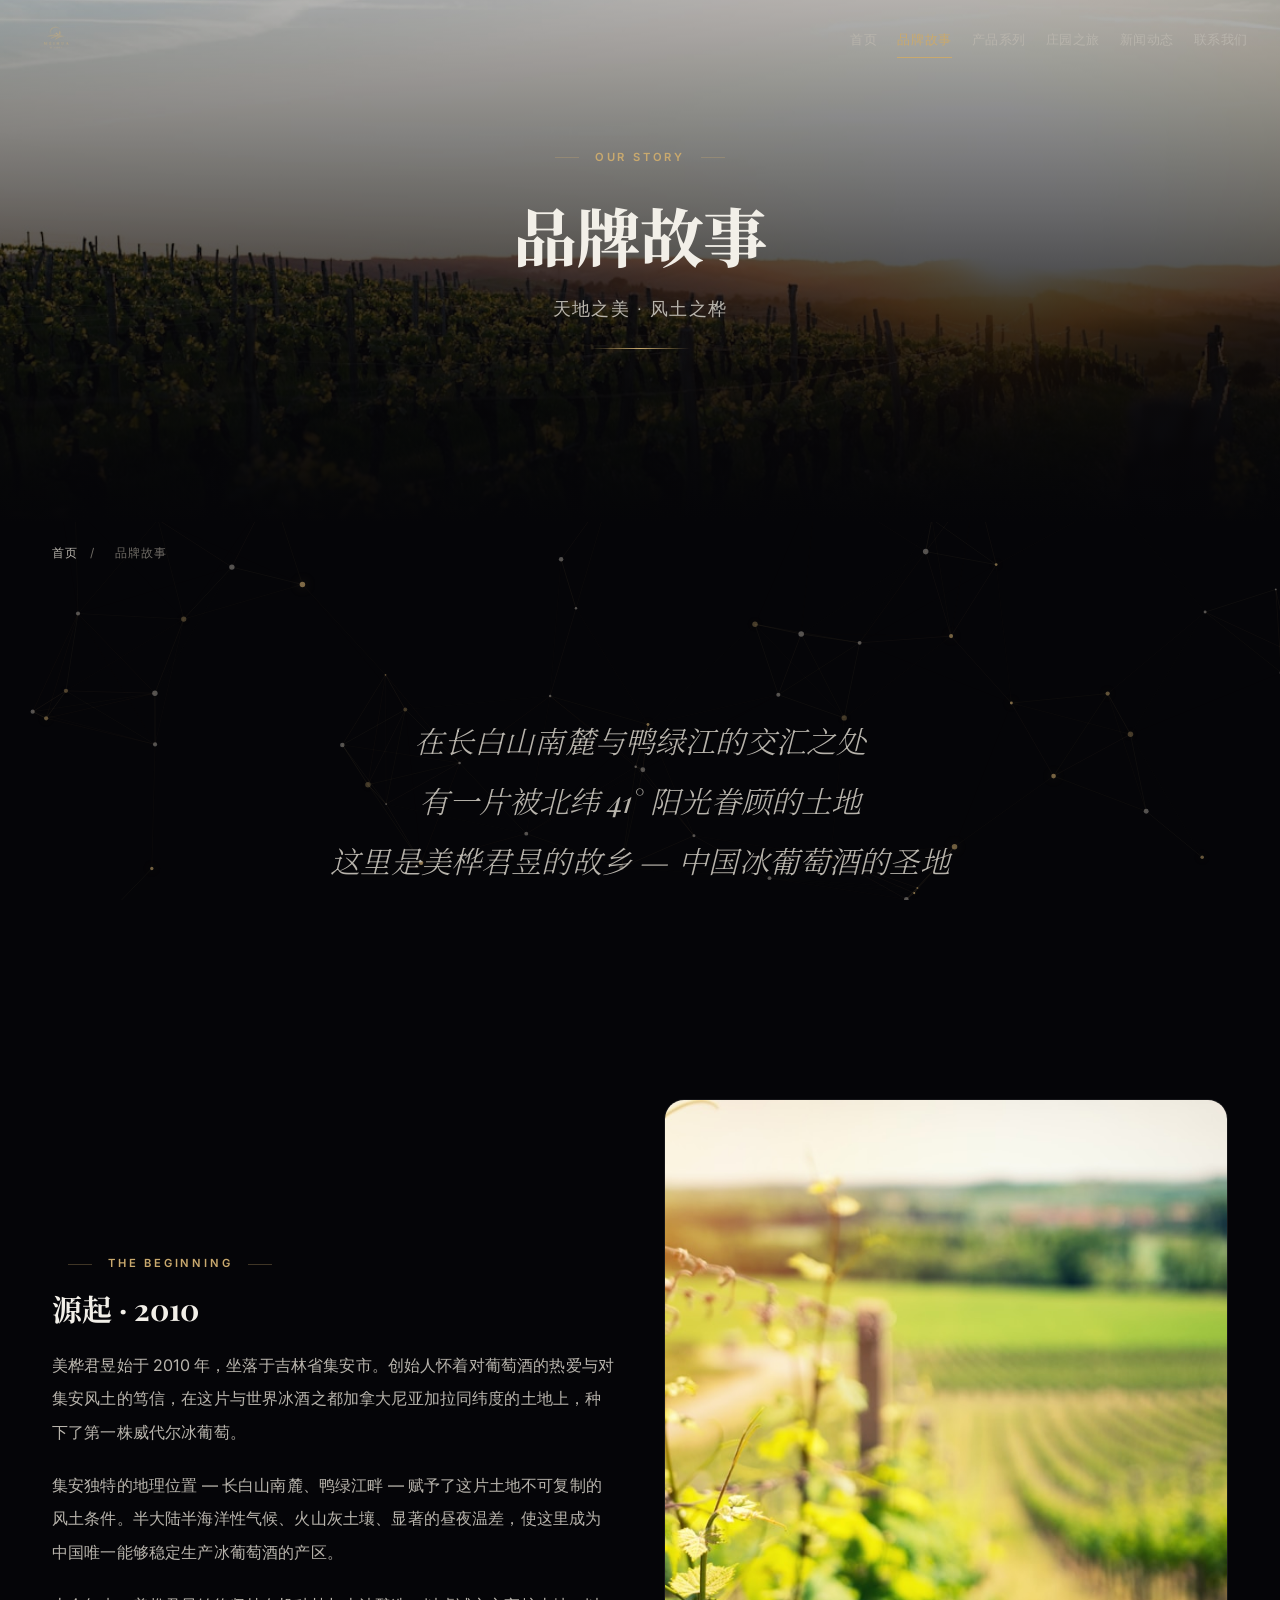
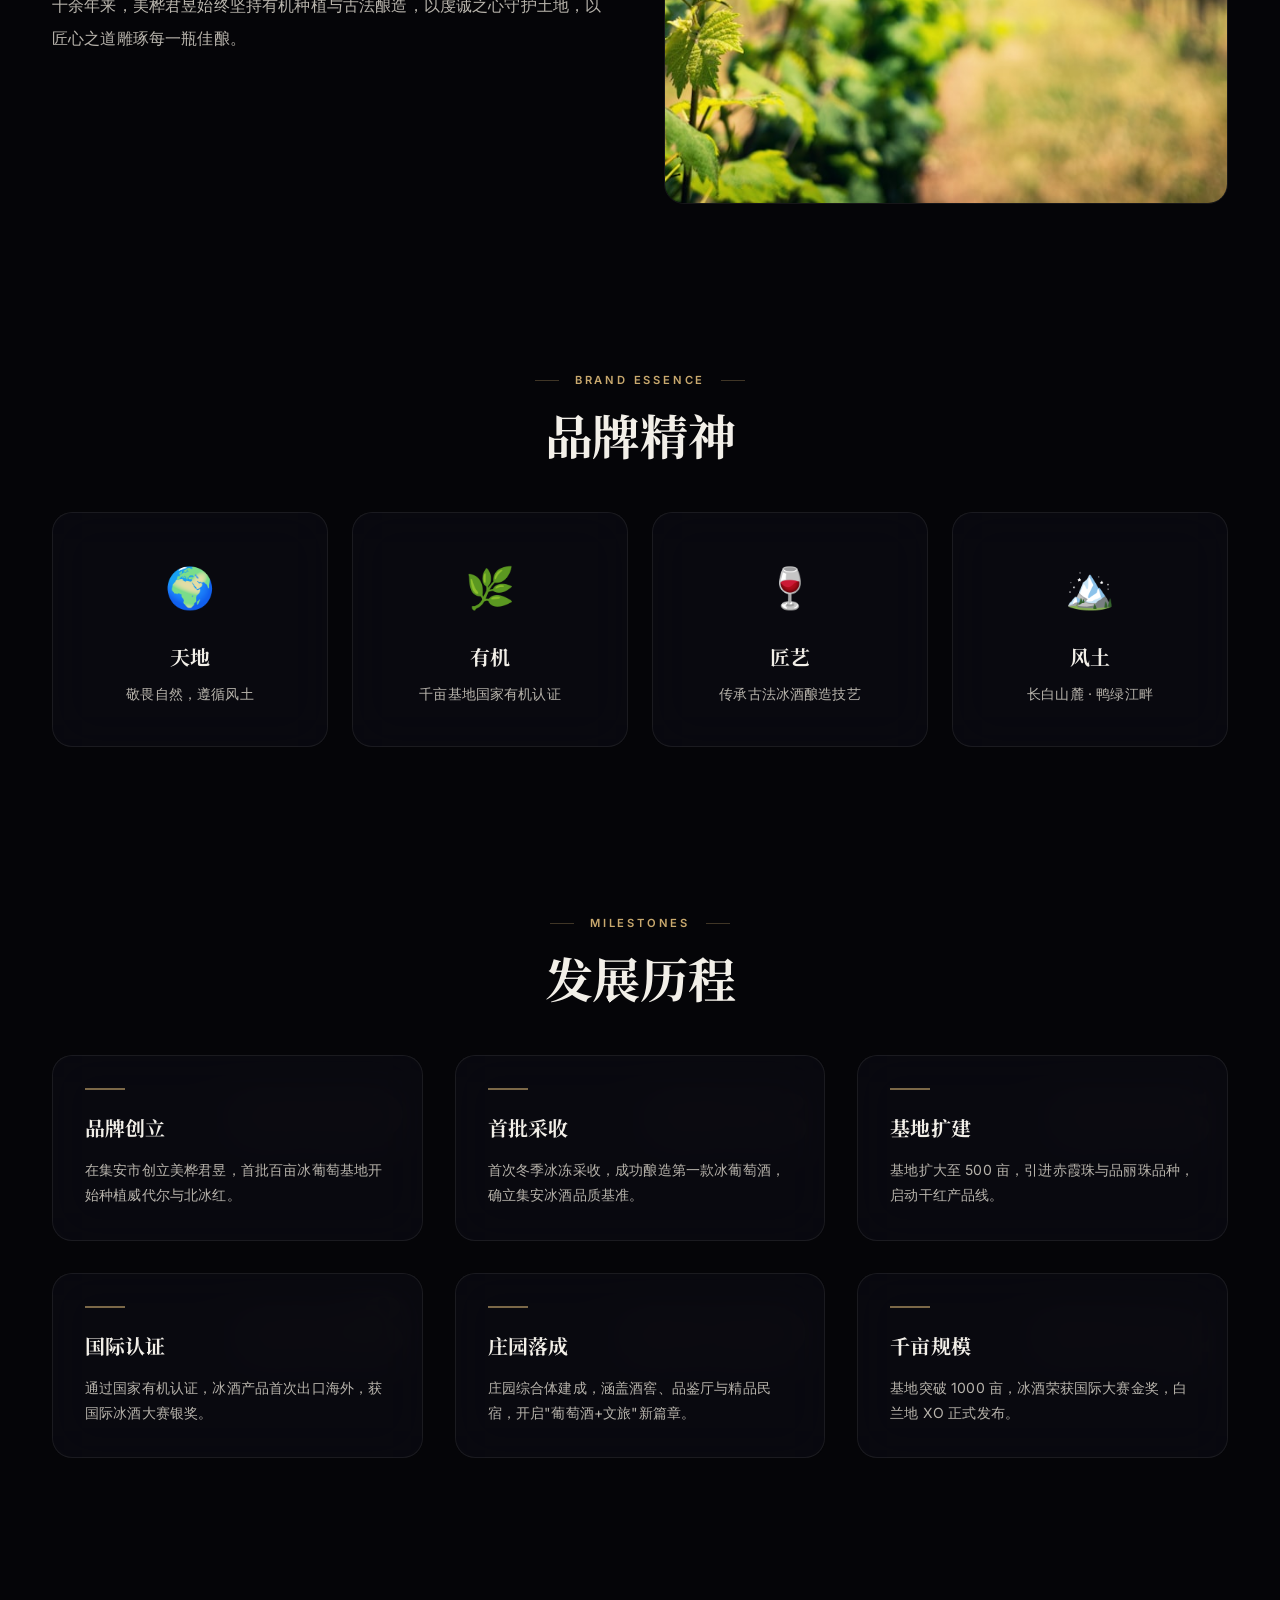
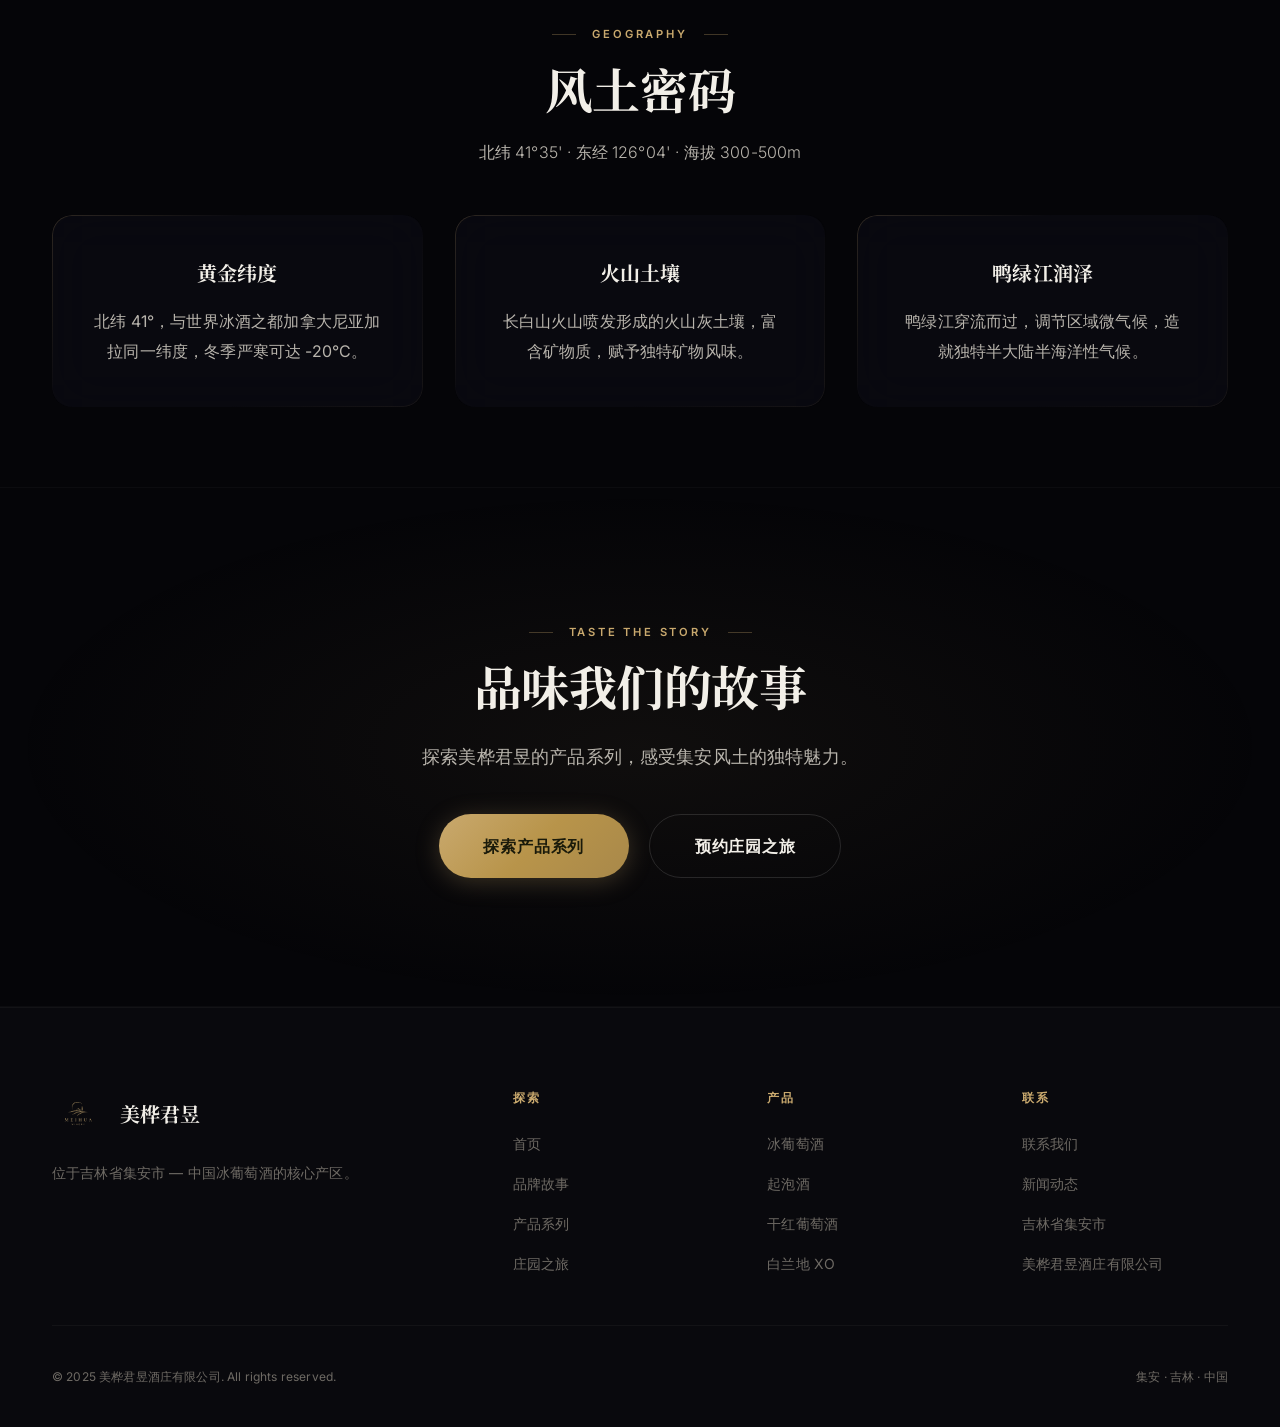
==== 2/about/index.html @ 8db1fc1c "Deploy second wine estate site under /2" ====
<!DOCTYPE html>
<html lang="zh-CN">
<head>
<meta charset="UTF-8">
<meta name="viewport" content="width=device-width, initial-scale=1.0">
<meta name="description" content="美桦君昱品牌故事 — 始于2010年，集安冰酒核心产区，北纬41°的东方顶级冰葡萄酒庄园">
<title>品牌故事 | 美桦君昱</title>
<link href="https://fonts.googleapis.com/css2?family=Cinzel:wght@400;500;600;700&family=Inter:wght@300;400;500;600;700;800;900&family=Noto+Serif+SC:wght@400;500;600;700;900&family=Playfair+Display:ital,wght@0,400;0,500;0,600;0,700;0,800;1,400;1,500&display=swap" rel="stylesheet">
<link rel="stylesheet" href="../css/main.css">
</head>
<body>

<div class="page-transition" aria-hidden="true"></div>

<nav class="nav scrolled" role="navigation">
  <div class="nav-brand">
    <a href="../index.html"><img src="../img/logo-nav.png" alt="美桦君昱" class="nav-logo-img"></a>
    <span class="nav-brand-text latin" style="font-size:0.75rem;color:var(--text-muted);letter-spacing:0.15em;">MEI HUA JUN YU</span>
  </div>
  <ul class="nav-links">
    <li><a href="../index.html">首页</a></li><li><a href="index.html" class="active">品牌故事</a></li>
    <li><a href="../products/index.html">产品系列</a></li><li><a href="../tourism/index.html">庄园之旅</a></li>
    <li><a href="../news/index.html">新闻动态</a></li><li><a href="../contact/index.html">联系我们</a></li>
  </ul>
  <button class="nav-toggle" aria-label="打开菜单"><span></span><span></span><span></span></button>
</nav>
<div class="mobile-nav" aria-hidden="true">
  <button class="mobile-nav-close" aria-label="关闭菜单">&times;</button>
  <a href="../index.html">首页</a><a href="index.html">品牌故事</a><a href="../products/index.html">产品系列</a><a href="../tourism/index.html">庄园之旅</a><a href="../news/index.html">新闻动态</a><a href="../contact/index.html">联系我们</a>
</div>

<section class="page-hero">
  <div class="page-hero-bg"><img src="../img/photos/photo-1543418219-44e30b057fea.jpg" alt="集安风光"></div>
  <div class="page-hero-content">
    <span class="section-label">Our Story</span>
    <h1 class="page-hero-title">品牌故事</h1>
    <p class="page-hero-subtitle">天地之美 · 风土之桦</p>
    <div class="glass-divider" style="margin-top:var(--space-6);"></div>
  </div>
</section>

<div class="container"><div class="breadcrumb"><a href="../index.html">首页</a> <span>/</span> <span>品牌故事</span></div></div>

<section class="section-sm">
  <div class="container container-narrow">
    <div class="quote reveal">在长白山南麓与鸭绿江的交汇之处<br>有一片被北纬 41&deg; 阳光眷顾的土地<br>这里是美桦君昱的故乡 — 中国冰葡萄酒的圣地</div>
  </div>
</section>

<section class="section-sm">
  <div class="container">
    <div class="grid-2">
      <div class="reveal-left">
        <span class="section-label">The Beginning</span>
        <h2 class="heading-lg" style="margin-bottom:var(--space-5);">源起 · 2010</h2>
        <p style="color:var(--text-secondary);line-height:2.1;margin-bottom:1.2rem;">美桦君昱始于 2010 年，坐落于吉林省集安市。创始人怀着对葡萄酒的热爱与对集安风土的笃信，在这片与世界冰酒之都加拿大尼亚加拉同纬度的土地上，种下了第一株威代尔冰葡萄。</p>
        <p style="color:var(--text-secondary);line-height:2.1;margin-bottom:1.2rem;">集安独特的地理位置 — 长白山南麓、鸭绿江畔 — 赋予了这片土地不可复制的风土条件。半大陆半海洋性气候、火山灰土壤、显著的昼夜温差，使这里成为中国唯一能够稳定生产冰葡萄酒的产区。</p>
        <p style="color:var(--text-secondary);line-height:2.1;">十余年来，美桦君昱始终坚持有机种植与古法酿造，以虔诚之心守护土地，以匠心之道雕琢每一瓶佳酿。</p>
      </div>
      <div class="reveal-right">
        <div class="img-card" style="aspect-ratio:4/5;"><img src="../img/photos/photo-1526137630052-dc2c4693f0d5.jpg" alt="美桦君昱庄园"></div>
      </div>
    </div>
  </div>
</section>

<section class="section-sm">
  <div class="container">
    <div class="section-header"><span class="section-label reveal">Brand Essence</span><h2 class="heading-xl reveal">品牌精神</h2></div>
    <div class="grid-4" style="margin-top:var(--space-12);">
      <div class="glass text-center reveal" style="padding:var(--space-10);"><div style="font-size:2.5rem;margin-bottom:var(--space-4);">🌍</div><h4 style="font-family:var(--font-display);font-size:var(--text-xl);margin-bottom:var(--space-2);">天地</h4><p style="color:var(--text-secondary);font-size:var(--text-sm);line-height:1.7;">敬畏自然，遵循风土</p></div>
      <div class="glass text-center reveal reveal-delay-1" style="padding:var(--space-10);"><div style="font-size:2.5rem;margin-bottom:var(--space-4);">🌿</div><h4 style="font-family:var(--font-display);font-size:var(--text-xl);margin-bottom:var(--space-2);">有机</h4><p style="color:var(--text-secondary);font-size:var(--text-sm);line-height:1.7;">千亩基地国家有机认证</p></div>
      <div class="glass text-center reveal reveal-delay-2" style="padding:var(--space-10);"><div style="font-size:2.5rem;margin-bottom:var(--space-4);">🍷</div><h4 style="font-family:var(--font-display);font-size:var(--text-xl);margin-bottom:var(--space-2);">匠艺</h4><p style="color:var(--text-secondary);font-size:var(--text-sm);line-height:1.7;">传承古法冰酒酿造技艺</p></div>
      <div class="glass text-center reveal reveal-delay-3" style="padding:var(--space-10);"><div style="font-size:2.5rem;margin-bottom:var(--space-4);">🏔️</div><h4 style="font-family:var(--font-display);font-size:var(--text-xl);margin-bottom:var(--space-2);">风土</h4><p style="color:var(--text-secondary);font-size:var(--text-sm);line-height:1.7;">长白山麓 · 鸭绿江畔</p></div>
    </div>
  </div>
</section>

<section class="section-sm">
  <div class="container">
    <div class="section-header"><span class="section-label reveal">Milestones</span><h2 class="heading-xl reveal">发展历程</h2></div>
    <div class="history-timeline">
      <div class="history-item reveal"><div class="history-year">2010</div><div class="history-content"><h4>品牌创立</h4><p>在集安市创立美桦君昱，首批百亩冰葡萄基地开始种植威代尔与北冰红。</p></div></div>
      <div class="history-item reveal"><div class="history-year">2013</div><div class="history-content"><h4>首批采收</h4><p>首次冬季冰冻采收，成功酿造第一款冰葡萄酒，确立集安冰酒品质基准。</p></div></div>
      <div class="history-item reveal"><div class="history-year">2015</div><div class="history-content"><h4>基地扩建</h4><p>基地扩大至 500 亩，引进赤霞珠与品丽珠品种，启动干红产品线。</p></div></div>
      <div class="history-item reveal"><div class="history-year">2018</div><div class="history-content"><h4>国际认证</h4><p>通过国家有机认证，冰酒产品首次出口海外，获国际冰酒大赛银奖。</p></div></div>
      <div class="history-item reveal"><div class="history-year">2020</div><div class="history-content"><h4>庄园落成</h4><p>庄园综合体建成，涵盖酒窖、品鉴厅与精品民宿，开启"葡萄酒+文旅"新篇章。</p></div></div>
      <div class="history-item reveal"><div class="history-year">2024</div><div class="history-content"><h4>千亩规模</h4><p>基地突破 1000 亩，冰酒荣获国际大赛金奖，白兰地 XO 正式发布。</p></div></div>
    </div>
  </div>
</section>

<section class="section-sm">
  <div class="container">
    <div class="section-header"><span class="section-label reveal">Geography</span><h2 class="heading-xl reveal">风土密码</h2><p class="reveal reveal-delay-1" style="color:var(--text-secondary);">北纬 41&deg;35' · 东经 126&deg;04' · 海拔 300-500m</p></div>
    <div class="grid-3" style="margin-top:var(--space-12);">
      <div class="glass-border reveal" style="padding:var(--space-10);text-align:center;"><h4 style="font-family:var(--font-display);font-size:var(--text-xl);margin-bottom:var(--space-4);">黄金纬度</h4><p style="color:var(--text-secondary);line-height:1.9;">北纬 41&deg;，与世界冰酒之都加拿大尼亚加拉同一纬度，冬季严寒可达 -20&deg;C。</p></div>
      <div class="glass-border reveal reveal-delay-1" style="padding:var(--space-10);text-align:center;"><h4 style="font-family:var(--font-display);font-size:var(--text-xl);margin-bottom:var(--space-4);">火山土壤</h4><p style="color:var(--text-secondary);line-height:1.9;">长白山火山喷发形成的火山灰土壤，富含矿物质，赋予独特矿物风味。</p></div>
      <div class="glass-border reveal reveal-delay-2" style="padding:var(--space-10);text-align:center;"><h4 style="font-family:var(--font-display);font-size:var(--text-xl);margin-bottom:var(--space-4);">鸭绿江润泽</h4><p style="color:var(--text-secondary);line-height:1.9;">鸭绿江穿流而过，调节区域微气候，造就独特半大陆半海洋性气候。</p></div>
    </div>
  </div>
</section>

<section class="cta-section">
  <div class="cta-content">
    <span class="section-label reveal">Taste the Story</span>
    <h2 class="heading-xl reveal">品味我们的故事</h2>
    <p class="reveal reveal-delay-1">探索美桦君昱的产品系列，感受集安风土的独特魅力。</p>
    <div class="cta-buttons reveal reveal-delay-2">
      <a href="../products/index.html" class="btn btn-primary btn-lg">探索产品系列</a>
      <a href="../tourism/index.html" class="btn btn-glass btn-lg">预约庄园之旅</a>
    </div>
  </div>
</section>

<footer class="footer" role="contentinfo">
  <div class="container">
    <div class="footer-grid">
      <div><div class="footer-brand"><img src="../img/logo-web.png" alt="美桦君昱" class="footer-logo"><span class="footer-brand-name">美桦君昱</span></div><p class="footer-desc">位于吉林省集安市 — 中国冰葡萄酒的核心产区。</p></div>
      <div><h6>探索</h6><ul><li><a href="../index.html">首页</a></li><li><a href="index.html">品牌故事</a></li><li><a href="../products/index.html">产品系列</a></li><li><a href="../tourism/index.html">庄园之旅</a></li></ul></div>
      <div><h6>产品</h6><ul><li><a href="../products/index.html">冰葡萄酒</a></li><li><a href="../products/index.html">起泡酒</a></li><li><a href="../products/index.html">干红葡萄酒</a></li><li><a href="../products/index.html">白兰地 XO</a></li></ul></div>
      <div><h6>联系</h6><ul><li><a href="../contact/index.html">联系我们</a></li><li><a href="../news/index.html">新闻动态</a></li><li><a href="#">吉林省集安市</a></li><li><a href="#">美桦君昱酒庄有限公司</a></li></ul></div>
    </div>
    <div class="footer-bottom"><span>&copy; 2025 美桦君昱酒庄有限公司. All rights reserved.</span><span>集安 · 吉林 · 中国</span></div>
  </div>
</footer>
<button class="back-to-top" aria-label="返回顶部"><svg width="16" height="16" viewBox="0 0 24 24" fill="none" stroke="currentColor" stroke-width="2"><path d="M18 15l-6-6-6 6"/></svg></button>
<script src="../js/main.js"></script>
</body>
</html>
---- 2/css/main.css ----
/* ============================================================
   美桦君昱 MEI HUA JUN YU — Main CSS v6.0
   Refined Liquid Glass Design System
   Enhanced typography, spacing, and visual hierarchy
   ============================================================ */

/* ----- Design Tokens ----- */
:root {
  --bg-deep: #050508;
  --bg-primary: #09090d;
  --bg-secondary: #0e0e16;
  --bg-card: #111118;

  --gold: #c9a96e;
  --gold-light: #dfc390;
  --gold-dark: #a8884a;
  --gold-pale: rgba(201,169,110,0.08);
  --wine: #a8325a;
  --wine-light: #c94a72;
  --wine-dark: #7a1f3d;

  --text-primary: #f2efe8;
  --text-secondary: #b8b4ac;
  --text-muted: #6e6a64;

  --glass-bg: rgba(14, 14, 22, 0.55);
  --glass-border: rgba(255, 255, 255, 0.07);
  --glass-border-hover: rgba(201,169,110,0.25);
  --glass-blur: 24px;

  --font-body: 'Inter', -apple-system, BlinkMacSystemFont, sans-serif;
  --font-display: 'Playfair Display', 'Noto Serif SC', serif;
  --font-latin: 'Cinzel', serif;
  --font-sc: 'Noto Serif SC', serif;

  --nav-height: 76px;

  --text-xs: 0.75rem;
  --text-sm: 0.875rem;
  --text-base: 1rem;
  --text-lg: 1.125rem;
  --text-xl: 1.25rem;
  --text-2xl: 1.5rem;
  --text-3xl: 1.875rem;
  --text-4xl: 2.25rem;
  --text-5xl: 3rem;
  --text-6xl: 4rem;
  --text-7xl: 5rem;
  --text-8xl: 6.5rem;

  --space-1: 0.25rem;
  --space-2: 0.5rem;
  --space-3: 0.75rem;
  --space-4: 1rem;
  --space-5: 1.25rem;
  --space-6: 1.5rem;
  --space-8: 2rem;
  --space-10: 2.5rem;
  --space-12: 3rem;
  --space-16: 4rem;
  --space-20: 5rem;
  --space-24: 6rem;
  --space-32: 8rem;

  --radius-sm: 8px;
  --radius-md: 12px;
  --radius-lg: 20px;
  --radius-xl: 28px;

  --gradient-gold: linear-gradient(135deg, var(--gold) 0%, #b8944a 50%, var(--gold-dark) 100%);
  --gradient-wine: linear-gradient(135deg, var(--wine-light) 0%, var(--wine) 100%);
  --gradient-overlay: radial-gradient(ellipse at center, rgba(201,169,110,0.06) 0%, transparent 70%);
}

/* ----- Reset ----- */
*, *::before, *::after { box-sizing: border-box; margin: 0; padding: 0; }
html { scroll-behavior: smooth; -webkit-font-smoothing: antialiased; -moz-osx-font-smoothing: grayscale; }
body {
  font-family: var(--font-body);
  font-size: var(--text-base);
  line-height: 1.75;
  color: var(--text-primary);
  background: var(--bg-deep);
  overflow-x: hidden;
  min-height: 100vh;
  letter-spacing: 0.01em;
}
img { max-width: 100%; height: auto; display: block; }
a { color: inherit; text-decoration: none; transition: color 0.3s ease, border-color 0.3s ease; }
ul { list-style: none; }

/* ----- Particle & Splash Canvas ----- */
#particle-canvas, #splash-canvas {
  position: fixed; top: 0; left: 0; width: 100%; height: 100%;
  pointer-events: none; z-index: 0;
}
#splash-canvas { mix-blend-mode: screen; z-index: 0; }

/* ----- Page Transition ----- */
.page-transition {
  position: fixed; inset: 0; z-index: 9999;
  background: var(--bg-deep);
  opacity: 0; pointer-events: none;
  transition: opacity 0.5s ease;
}
.page-transition.active { opacity: 1; pointer-events: all; }

/* ============================================================
   NAVIGATION
   ============================================================ */
.nav {
  position: fixed; top: 0; left: 0; right: 0; z-index: 1000;
  display: flex; align-items: center; justify-content: space-between;
  padding: 0 var(--space-8);
  height: var(--nav-height);
  transition: background 0.5s, backdrop-filter 0.5s, box-shadow 0.5s;
}
.nav.scrolled {
  background: rgba(5,5,8,0.78);
  backdrop-filter: blur(20px);
  -webkit-backdrop-filter: blur(20px);
  box-shadow: 0 1px 0 rgba(255,255,255,0.04);
}
.nav-brand { display: flex; align-items: center; gap: var(--space-3); }
.nav-logo-img { height: 48px; width: auto; }
.nav-brand-text { display: none; }
.nav-links { display: flex; gap: var(--space-5); align-items: center; flex-shrink: 0; }
.nav-links a {
  font-size: 0.82rem; font-weight: 500;
  letter-spacing: 0.04em; color: var(--text-secondary);
  position: relative; padding: var(--space-2) 0;
  transition: color 0.3s; white-space: nowrap;
}
.nav-links a::after {
  content: ''; position: absolute; bottom: -3px; left: 0; width: 0; height: 1.5px;
  background: var(--gold); transition: width 0.35s cubic-bezier(0.4, 0, 0.2, 1);
}
.nav-links a:hover, .nav-links a.active { color: var(--gold); }
.nav-links a:hover::after, .nav-links a.active::after { width: 100%; }

.nav-toggle {
  display: none; flex-direction: column; gap: 6px;
  background: none; border: none; cursor: pointer; padding: 4px; z-index: 1001;
}
.nav-toggle span {
  display: block; width: 26px; height: 1.5px;
  background: var(--text-primary); border-radius: 1px;
  transition: transform 0.3s ease, opacity 0.2s ease;
}
.nav-toggle.active span:nth-child(1) { transform: translateY(7.5px) rotate(45deg); }
.nav-toggle.active span:nth-child(2) { opacity: 0; }
.nav-toggle.active span:nth-child(3) { transform: translateY(-7.5px) rotate(-45deg); }

/* Mobile Nav */
.mobile-nav {
  position: fixed; inset: 0; z-index: 999;
  background: rgba(5,5,8,0.97);
  backdrop-filter: blur(24px);
  -webkit-backdrop-filter: blur(24px);
  display: flex; flex-direction: column; align-items: center; justify-content: center; gap: var(--space-10);
  opacity: 0; pointer-events: none; transition: opacity 0.45s ease;
}
.mobile-nav.open { opacity: 1; pointer-events: all; }
.mobile-nav a {
  font-size: var(--text-3xl); font-family: var(--font-display); font-weight: 500;
  color: var(--text-secondary); letter-spacing: 0.1em;
  transition: color 0.3s;
}
.mobile-nav a:hover { color: var(--gold); }
.mobile-nav-close {
  position: absolute; top: var(--space-6); right: var(--space-8);
  background: none; border: none; font-size: 2rem; line-height: 1; color: var(--text-secondary);
  cursor: pointer; transition: color 0.3s;
}
.mobile-nav-close:hover { color: var(--gold); }

/* ============================================================
   HERO — HOME
   ============================================================ */
.hero {
  position: relative; min-height: 100vh; min-height: 100dvh;
  display: flex; align-items: center; justify-content: center; text-align: center;
  padding: var(--space-32) var(--space-8); z-index: 1;
}
.hero-content { max-width: 860px; position: relative; }
.hero-badge {
  display: inline-flex; gap: var(--space-4); align-items: center;
  padding: var(--space-2) var(--space-6);
  border: 1px solid rgba(201,169,110,0.25);
  border-radius: 100px;
  font-size: var(--text-xs); letter-spacing: 0.12em;
  color: var(--text-secondary); margin-bottom: var(--space-10);
  background: rgba(201,169,110,0.06);
  backdrop-filter: blur(8px);
  -webkit-backdrop-filter: blur(8px);
}
.hero-logo { margin-bottom: var(--space-10); }
.hero-logo img { width: 220px; max-width: 80vw; margin: 0 auto; }
.hero-title {
  font-family: var(--font-display); font-size: var(--text-8xl);
  font-weight: 800; line-height: 1.1; margin-bottom: var(--space-8);
  letter-spacing: -0.02em;
}
.hero-subtitle {
  font-size: var(--text-lg); color: var(--text-muted);
  line-height: 2; margin-bottom: var(--space-12); font-weight: 300;
  max-width: 560px; margin-left: auto; margin-right: auto;
}
.hero-actions { display: flex; gap: var(--space-5); justify-content: center; flex-wrap: wrap; }

/* Scroll Indicator */
.scroll-indicator {
  position: absolute; bottom: var(--space-10); left: 50%; transform: translateX(-50%);
  display: flex; flex-direction: column; align-items: center; gap: var(--space-3);
  font-size: 0.65rem; letter-spacing: 0.3em; color: var(--text-muted);
}
.scroll-line { width: 1px; height: 48px; background: rgba(255,255,255,0.08); }
.scroll-dot {
  width: 5px; height: 5px; border-radius: 50%; background: var(--gold);
  box-shadow: 0 0 12px rgba(201,169,110,0.6);
  animation: scrollPulse 2.2s ease-in-out infinite;
}
@keyframes scrollPulse {
  0%, 100% { opacity: 0.2; transform: translateY(-24px); }
  50% { opacity: 1; transform: translateY(0); }
}

/* ============================================================
   PAGE HERO (INNER PAGES)
   ============================================================ */
.page-hero {
  position: relative; height: 58vh; min-height: 420px;
  display: flex; align-items: center; justify-content: center; text-align: center;
  overflow: hidden; z-index: 1;
}
.page-hero-bg { position: absolute; inset: 0; }
.page-hero-bg img { width: 100%; height: 100%; object-fit: cover; }
.page-hero-bg::after {
  content: ''; position: absolute; inset: 0;
  background: linear-gradient(to bottom,
    rgba(5,5,8,0.3) 0%,
    rgba(5,5,8,0.6) 40%,
    rgba(5,5,8,0.85) 70%,
    var(--bg-deep) 100%);
}
.page-hero-content { position: relative; z-index: 2; max-width: 720px; padding: 0 var(--space-8); }
.page-hero-title {
  font-family: var(--font-display); font-size: var(--text-6xl);
  font-weight: 800; letter-spacing: -0.01em; line-height: 1.15;
  margin: var(--space-4) 0 var(--space-5);
}
.page-hero-subtitle {
  font-size: var(--text-lg); color: var(--text-secondary);
  font-weight: 300; letter-spacing: 0.08em;
}

/* ============================================================
   SECTIONS
   ============================================================ */
.section-sm { padding: var(--space-20) 0; position: relative; z-index: 1; }
.section { padding: var(--space-32) 0; position: relative; z-index: 1; }
.container { max-width: 1240px; margin: 0 auto; padding: 0 var(--space-8); }
.container-narrow { max-width: 800px; }
.section-header { text-align: center; margin-bottom: var(--space-12); }
.section-header p {
  margin-top: var(--space-5); color: var(--text-secondary);
  max-width: 580px; margin-left: auto; margin-right: auto;
  font-size: var(--text-base); line-height: 1.8; font-weight: 300;
}
.section-label {
  display: inline-block;
  font-size: 0.7rem; letter-spacing: 0.25em; text-transform: uppercase;
  color: var(--gold); font-weight: 600;
  margin-bottom: var(--space-4);
  position: relative;
}
.section-label::before, .section-label::after {
  content: ''; display: inline-block; width: 24px; height: 1px;
  background: rgba(201,169,110,0.3);
  vertical-align: middle; margin: 0 var(--space-4);
}

/* ============================================================
   TYPOGRAPHY
   ============================================================ */
.heading-xl { font-family: var(--font-display); font-size: var(--text-5xl); font-weight: 700; letter-spacing: -0.01em; line-height: 1.2; }
.heading-lg { font-family: var(--font-display); font-size: var(--text-3xl); font-weight: 700; letter-spacing: 0; line-height: 1.3; }
.heading-md { font-family: var(--font-display); font-size: var(--text-2xl); font-weight: 600; line-height: 1.35; }
.display { font-size: var(--text-8xl); }
.latin { font-family: var(--font-latin); }
.text-center { text-align: center; }

/* ============================================================
   BUTTONS
   ============================================================ */
.btn {
  display: inline-flex; align-items: center; justify-content: center; gap: var(--space-2);
  padding: 0.9rem 2.2rem; border-radius: 100px;
  font-size: var(--text-sm); font-weight: 600; letter-spacing: 0.05em;
  cursor: pointer; transition: all 0.35s cubic-bezier(0.4, 0, 0.2, 1);
  border: none; white-space: nowrap;
}
.btn-primary {
  background: var(--gradient-gold); color: #1a1a0a;
  box-shadow: 0 4px 24px rgba(201,169,110,0.25);
}
.btn-primary:hover {
  transform: translateY(-2px);
  box-shadow: 0 8px 36px rgba(201,169,110,0.4);
}
.btn-glass {
  background: transparent; color: var(--text-primary);
  border: 1px solid rgba(255,255,255,0.12);
}
.btn-glass:hover {
  border-color: var(--gold);
  color: var(--gold);
  background: rgba(201,169,110,0.06);
}
.btn-lg { padding: 1.05rem 2.8rem; font-size: var(--text-base); }
.btn-sm { padding: 0.55rem 1.4rem; font-size: var(--text-xs); }

/* ============================================================
   GLASS COMPONENTS
   ============================================================ */
.glass {
  background: var(--glass-bg);
  border: 1px solid var(--glass-border);
  border-radius: var(--radius-lg);
  backdrop-filter: blur(var(--glass-blur));
  -webkit-backdrop-filter: blur(var(--glass-blur));
  transition: border-color 0.5s, transform 0.5s, box-shadow 0.5s;
}
.glass:hover {
  border-color: var(--glass-border-hover);
  box-shadow: 0 8px 40px rgba(0,0,0,0.3), inset 0 1px 0 rgba(201,169,110,0.03);
}
.glass-card {
  background: var(--glass-bg);
  border: 1px solid var(--glass-border);
  border-radius: var(--radius-lg);
  overflow: hidden;
  backdrop-filter: blur(var(--glass-blur));
  -webkit-backdrop-filter: blur(var(--glass-blur));
  transition: border-color 0.5s, transform 0.5s, box-shadow 0.5s;
}
.glass-card:hover {
  border-color: var(--glass-border-hover);
  transform: translateY(-6px);
  box-shadow: 0 16px 48px rgba(0,0,0,0.4), inset 0 1px 0 rgba(201,169,110,0.04);
}
.glass-border {
  position: relative; background: var(--glass-bg);
  border-radius: var(--radius-lg);
  backdrop-filter: blur(var(--glass-blur));
  -webkit-backdrop-filter: blur(var(--glass-blur));
  transition: border-color 0.5s, box-shadow 0.5s;
}
.glass-border::before {
  content: ''; position: absolute; inset: 0; border-radius: inherit; padding: 1px;
  background: linear-gradient(135deg,
    rgba(201,169,110,0.2), transparent 35%,
    transparent 65%, rgba(201,169,110,0.08));
  -webkit-mask: linear-gradient(#fff 0 0) content-box, linear-gradient(#fff 0 0);
  mask: linear-gradient(#fff 0 0) content-box, linear-gradient(#fff 0 0);
  -webkit-mask-composite: xor; mask-composite: exclude;
  pointer-events: none;
}
.glass-border:hover {
  box-shadow: 0 12px 48px rgba(0,0,0,0.35);
}
.glass-divider {
  width: 100px; height: 1px;
  background: linear-gradient(to right, transparent, var(--gold), transparent);
  margin: var(--space-8) auto;
}

/* ============================================================
   GRIDS
   ============================================================ */
.grid-2 { display: grid; grid-template-columns: 1fr 1fr; gap: var(--space-12); align-items: center; }
.grid-3 { display: grid; grid-template-columns: repeat(3, 1fr); gap: var(--space-8); }
.grid-4 { display: grid; grid-template-columns: repeat(4, 1fr); gap: var(--space-6); }
.gallery-grid { display: grid; grid-template-columns: repeat(4, 1fr); gap: var(--space-3); }

/* ============================================================
   WINE CARD
   ============================================================ */
.wine-card {
  background: var(--glass-bg);
  border: 1px solid var(--glass-border);
  border-radius: var(--radius-lg);
  overflow: hidden;
  backdrop-filter: blur(var(--glass-blur));
  -webkit-backdrop-filter: blur(var(--glass-blur));
  transition: all 0.5s cubic-bezier(0.4, 0, 0.2, 1);
}
.wine-card:hover {
  border-color: var(--glass-border-hover);
  transform: translateY(-6px);
  box-shadow: 0 20px 60px rgba(0,0,0,0.45);
}
.wine-card-img { position: relative; aspect-ratio: 4/3; overflow: hidden; }
.wine-card-img img { width: 100%; height: 100%; object-fit: cover; transition: transform 0.7s ease; }
.wine-card:hover .wine-card-img img { transform: scale(1.06); }
.wine-card-badge {
  position: absolute; top: var(--space-4); right: var(--space-4);
  background: var(--gradient-gold); color: #1a1a0a;
  padding: 0.3rem 1.1rem; border-radius: 100px;
  font-size: var(--text-xs); font-weight: 700; letter-spacing: 0.08em;
  z-index: 3;
}
.wine-card-body { padding: var(--space-6) var(--space-6) var(--space-8); }
.wine-card-type { font-family: var(--font-latin); font-size: var(--text-xs); letter-spacing: 0.18em; color: var(--gold); margin-bottom: var(--space-2); }
.wine-card-name { font-family: var(--font-display); font-size: var(--text-xl); font-weight: 700; margin-bottom: var(--space-3); letter-spacing: 0; }
.wine-card-line { width: 48px; height: 1px; background: var(--gold); opacity: 0.5; margin-bottom: var(--space-5); }
.wine-card-desc { font-size: var(--text-sm); color: var(--text-secondary); line-height: 1.8; margin-bottom: var(--space-5); }
.wine-card-meta { display: flex; gap: var(--space-5); font-size: var(--text-xs); color: var(--text-muted); flex-wrap: wrap; }

/* ============================================================
   STAT CARD
   ============================================================ */
.stat-card {
  background: var(--glass-bg);
  border: 1px solid var(--glass-border);
  border-radius: var(--radius-lg);
  padding: var(--space-10); text-align: center;
  backdrop-filter: blur(var(--glass-blur));
  -webkit-backdrop-filter: blur(var(--glass-blur));
  transition: all 0.5s;
}
.stat-card:hover {
  border-color: var(--glass-border-hover);
  transform: translateY(-3px);
}
.stat-number {
  font-family: var(--font-display); font-size: var(--text-6xl);
  font-weight: 800; color: var(--gold); line-height: 1;
  background: var(--gradient-gold); -webkit-background-clip: text;
  -webkit-text-fill-color: transparent; background-clip: text;
}
.stat-number span {
  font-size: 0.35em; font-weight: 400; color: var(--text-muted);
  -webkit-text-fill-color: var(--text-muted);
}
.stat-label { font-size: var(--text-sm); color: var(--text-secondary); margin-top: var(--space-3); letter-spacing: 0.08em; }

/* ============================================================
   IMAGE CARD
   ============================================================ */
.img-card {
  position: relative; border-radius: var(--radius-lg); overflow: hidden;
  border: 1px solid var(--glass-border);
  transition: border-color 0.5s;
}
.img-card:hover { border-color: var(--glass-border-hover); }
.img-card img { width: 100%; height: 100%; object-fit: cover; transition: transform 0.7s ease; }
.img-card:hover img { transform: scale(1.05); }
.img-card-overlay {
  position: absolute; inset: 0;
  background: linear-gradient(to top, rgba(5,5,8,0.85) 0%, transparent 55%);
  display: flex; flex-direction: column; justify-content: flex-end;
  padding: var(--space-8); opacity: 0; transition: opacity 0.5s;
}
.img-card:hover .img-card-overlay { opacity: 1; }
.img-card-overlay h5 { font-family: var(--font-display); font-size: var(--text-xl); margin-bottom: var(--space-1); }
.img-card-overlay span { font-size: var(--text-xs); color: var(--text-muted); }

/* ============================================================
   TIMELINE
   ============================================================ */
.timeline { display: flex; flex-direction: column; gap: var(--space-10); }
.timeline-item {
  display: grid; grid-template-columns: 1fr auto 1fr; gap: var(--space-8); align-items: center;
}
.timeline-item:nth-child(even) { direction: rtl; }
.timeline-item:nth-child(even) .timeline-content { direction: ltr; }
.timeline-content { padding: var(--space-6); }
.timeline-content h4 { font-family: var(--font-display); font-size: var(--text-2xl); margin-bottom: var(--space-2); }
.timeline-content .time { font-size: var(--text-xs); color: var(--gold); letter-spacing: 0.12em; font-weight: 500; margin-bottom: var(--space-3); }
.timeline-content p { font-size: var(--text-sm); color: var(--text-secondary); line-height: 1.8; }
.timeline-dot {
  width: 16px; height: 16px; border-radius: 50%;
  background: var(--gold); border: 3px solid var(--bg-deep);
  box-shadow: 0 0 20px rgba(201,169,110,0.5), 0 0 40px rgba(201,169,110,0.15);
  position: relative; z-index: 2;
}
.timeline-img { width: 100%; aspect-ratio: 16/10; object-fit: cover; border-radius: var(--radius-md); border: 1px solid var(--glass-border); }

/* ============================================================
   TASTING GRID
   ============================================================ */
.tasting-grid { display: grid; grid-template-columns: repeat(4, 1fr); gap: var(--space-6); }
.tasting-item {
  background: var(--glass-bg);
  border: 1px solid var(--glass-border);
  border-radius: var(--radius-lg);
  padding: var(--space-10) var(--space-6);
  text-align: center;
  backdrop-filter: blur(var(--glass-blur));
  -webkit-backdrop-filter: blur(var(--glass-blur));
  transition: all 0.5s;
}
.tasting-item:hover {
  border-color: var(--glass-border-hover);
  transform: translateY(-4px);
  box-shadow: 0 16px 48px rgba(0,0,0,0.4);
}
.tasting-icon { font-size: 3rem; margin-bottom: var(--space-4); }
.tasting-title { font-family: var(--font-display); font-size: var(--text-xl); font-weight: 600; margin-bottom: var(--space-3); }
.tasting-desc { font-size: var(--text-sm); color: var(--text-secondary); line-height: 1.8; }

/* ============================================================
   PRODUCT DETAIL LAYOUT
   ============================================================ */
.product-layout { display: grid; grid-template-columns: 1fr 1fr; gap: var(--space-16); align-items: center; }
.product-img-wrap {
  position: relative; border-radius: var(--radius-xl); overflow: hidden;
  border: 1px solid var(--glass-border);
}
.product-img-main { width: 100%; aspect-ratio: 4/5; object-fit: cover; }
.product-info-type { font-family: var(--font-latin); font-size: var(--text-sm); letter-spacing: 0.22em; color: var(--gold); margin-bottom: var(--space-3); }
.product-info h1 { font-family: var(--font-display); font-size: var(--text-6xl); font-weight: 800; margin-bottom: var(--space-5); line-height: 1.1; }
.product-desc { color: var(--text-secondary); font-size: var(--text-base); line-height: 2; margin: var(--space-8) 0; }
.product-specs { display: flex; gap: var(--space-8); }
.product-spec { text-align: center; }
.product-spec-label { font-size: var(--text-xs); color: var(--text-muted); letter-spacing: 0.12em; margin-bottom: var(--space-2); }
.product-spec-value { font-family: var(--font-display); font-size: var(--text-2xl); font-weight: 700; color: var(--gold); }

/* ============================================================
   FILTER BAR
   ============================================================ */
.filter-bar { display: flex; gap: var(--space-3); justify-content: center; flex-wrap: wrap; }
.filter-btn {
  padding: 0.65rem 1.6rem; border-radius: 100px;
  font-size: var(--text-sm); font-weight: 500; letter-spacing: 0.05em;
  background: transparent; color: var(--text-secondary);
  border: 1px solid rgba(255,255,255,0.08); cursor: pointer;
  transition: all 0.35s;
}
.filter-btn:hover { border-color: var(--gold); color: var(--gold); background: var(--gold-pale); }
.filter-btn.active {
  border-color: var(--gold); color: var(--gold);
  background: rgba(201,169,110,0.12);
  box-shadow: 0 0 20px rgba(201,169,110,0.08);
}

/* ============================================================
   HISTORY TIMELINE — Modern Card Grid
   ============================================================ */
.history-timeline {
  display: grid; grid-template-columns: repeat(3, 1fr); gap: var(--space-8);
}
.history-item {
  position: relative; overflow: hidden;
}
.history-year {
  font-family: var(--font-display); font-size: 5rem; font-weight: 800;
  color: var(--gold); opacity: 0.08; line-height: 0.8;
  position: absolute; top: var(--space-4); right: var(--space-4);
  pointer-events: none;
}
.history-content {
  background: var(--glass-bg);
  border: 1px solid var(--glass-border);
  border-radius: var(--radius-lg);
  padding: var(--space-8);
  backdrop-filter: blur(var(--glass-blur));
  -webkit-backdrop-filter: blur(var(--glass-blur));
  transition: all 0.5s;
  height: 100%; min-height: 180px;
  display: flex; flex-direction: column; justify-content: center;
}
.history-content::before {
  content: ''; display: block; width: 40px; height: 2px;
  background: var(--gold); margin-bottom: var(--space-5); opacity: 0.6;
}
.history-content:hover {
  border-color: var(--glass-border-hover);
  transform: translateY(-4px);
  box-shadow: 0 12px 40px rgba(0,0,0,0.35);
}
.history-content h4 {
  font-family: var(--font-display); font-size: var(--text-xl);
  margin-bottom: var(--space-3);
}
.history-content p {
  font-size: var(--text-sm); color: var(--text-secondary); line-height: 1.8;
}

/* ============================================================
   QUOTE
   ============================================================ */
.quote {
  text-align: center; font-family: var(--font-display);
  font-size: var(--text-3xl); font-weight: 300; font-style: italic;
  line-height: 2; color: var(--text-secondary);
  padding: var(--space-12) 0;
}

/* ============================================================
   CTA SECTION
   ============================================================ */
.cta-section {
  position: relative; z-index: 1;
  padding: var(--space-32) var(--space-8); text-align: center;
  background: var(--gradient-overlay);
  border-top: 1px solid rgba(255,255,255,0.03);
  border-bottom: 1px solid rgba(255,255,255,0.03);
}
.cta-content { max-width: 680px; margin: 0 auto; }
.cta-content p { color: var(--text-secondary); margin: var(--space-6) 0 var(--space-10); font-size: var(--text-lg); font-weight: 300; line-height: 1.9; }
.cta-buttons { display: flex; gap: var(--space-5); justify-content: center; flex-wrap: wrap; }

/* ============================================================
   BREADCRUMB
   ============================================================ */
.breadcrumb { padding: var(--space-5) 0; font-size: var(--text-xs); color: var(--text-muted); letter-spacing: 0.08em; }
.breadcrumb a { color: var(--text-secondary); transition: color 0.3s; }
.breadcrumb a:hover { color: var(--gold); }
.breadcrumb span { margin: 0 var(--space-2); }

/* ============================================================
   NEWS CARD
   ============================================================ */
.news-card {
  background: var(--glass-bg);
  border: 1px solid var(--glass-border);
  border-radius: var(--radius-lg);
  overflow: hidden;
  backdrop-filter: blur(var(--glass-blur));
  -webkit-backdrop-filter: blur(var(--glass-blur));
  transition: all 0.5s;
}
.news-card:hover { border-color: var(--glass-border-hover); transform: translateY(-6px); box-shadow: 0 20px 60px rgba(0,0,0,0.45); }
.news-card-img { aspect-ratio: 16/10; overflow: hidden; }
.news-card-img img { width: 100%; height: 100%; object-fit: cover; transition: transform 0.7s ease; }
.news-card:hover .news-card-img img { transform: scale(1.06); }
.news-card-body { padding: var(--space-6) var(--space-6) var(--space-8); }
.news-card-date { font-family: var(--font-latin); font-size: var(--text-xs); letter-spacing: 0.12em; color: var(--gold); margin-bottom: var(--space-3); }
.news-card-title { font-family: var(--font-display); font-size: var(--text-xl); font-weight: 700; margin-bottom: var(--space-4); letter-spacing: 0; line-height: 1.4; }
.news-card-excerpt { font-size: var(--text-sm); color: var(--text-secondary); line-height: 1.8; }
.news-card-tag {
  display: inline-block; padding: 0.25rem 0.9rem;
  font-size: var(--text-xs); letter-spacing: 0.08em; font-weight: 500;
  border-radius: 100px; margin-bottom: var(--space-3);
  border: 1px solid rgba(201,169,110,0.2); color: var(--gold);
  background: var(--gold-pale);
}

/* ============================================================
   PACKAGE CARD (TOURISM)
   ============================================================ */
.package-card {
  background: var(--glass-bg);
  border: 1px solid var(--glass-border);
  border-radius: var(--radius-lg);
  overflow: hidden;
  backdrop-filter: blur(var(--glass-blur));
  -webkit-backdrop-filter: blur(var(--glass-blur));
  transition: all 0.5s;
}
.package-card:hover { border-color: var(--glass-border-hover); transform: translateY(-6px); box-shadow: 0 20px 60px rgba(0,0,0,0.45); }
.package-card.featured {
  border-color: rgba(201,169,110,0.3);
  box-shadow: 0 0 60px rgba(201,169,110,0.06);
}
.package-card.featured:hover { border-color: var(--gold); }
.package-card-header {
  padding: var(--space-10) var(--space-6); text-align: center;
  border-bottom: 1px solid var(--glass-border);
}
.package-card-header h3 { font-family: var(--font-display); font-size: var(--text-2xl); margin-bottom: var(--space-3); }
.package-card-price { font-family: var(--font-latin); font-size: var(--text-4xl); color: var(--gold); font-weight: 700; }
.package-card-price span { font-size: var(--text-sm); color: var(--text-muted); font-weight: 400; }
.package-card-body { padding: var(--space-8); }
.package-card-body ul { display: flex; flex-direction: column; gap: var(--space-4); }
.package-card-body li { font-size: var(--text-sm); color: var(--text-secondary); display: flex; align-items: center; gap: var(--space-3); }
.package-card-footer { padding: var(--space-6) var(--space-8) var(--space-8); text-align: center; }

/* ============================================================
   CONTACT FORM
   ============================================================ */
.contact-form { display: flex; flex-direction: column; gap: var(--space-6); }
.form-group { display: flex; flex-direction: column; gap: var(--space-2); }
.form-group label { font-size: var(--text-sm); font-weight: 500; color: var(--text-secondary); letter-spacing: 0.05em; }
.form-group input, .form-group textarea, .form-group select {
  padding: 0.9rem 1.1rem;
  background: rgba(255,255,255,0.03);
  border: 1px solid rgba(255,255,255,0.1);
  border-radius: var(--radius-md);
  color: var(--text-primary); font-size: var(--text-sm);
  font-family: var(--font-body);
  transition: border-color 0.35s, box-shadow 0.35s;
  outline: none;
}
.form-group input:focus, .form-group textarea:focus, .form-group select:focus {
  border-color: var(--gold);
  box-shadow: 0 0 0 3px rgba(201,169,110,0.08);
}
.form-group textarea { resize: vertical; min-height: 150px; }
.form-success {
  display: none; text-align: center; padding: var(--space-16);
}
.form-success h3 { font-family: var(--font-display); font-size: var(--text-3xl); color: var(--gold); margin-bottom: var(--space-4); }

/* ============================================================
   CONTACT INFO
   ============================================================ */
.contact-info-item {
  display: flex; gap: var(--space-5); align-items: flex-start;
  padding: var(--space-5) 0; border-bottom: 1px solid rgba(255,255,255,0.04);
}
.contact-info-icon { font-size: 1.5rem; flex-shrink: 0; width: 44px; text-align: center; }
.contact-info-text h5 { font-family: var(--font-display); font-size: var(--text-base); margin-bottom: var(--space-1); }
.contact-info-text p { font-size: var(--text-sm); color: var(--text-muted); line-height: 1.7; }

/* ============================================================
   MAP PLACEHOLDER
   ============================================================ */
.map-placeholder {
  aspect-ratio: 21/9; border-radius: var(--radius-lg);
  border: 1px solid var(--glass-border);
  background: var(--glass-bg);
  backdrop-filter: blur(var(--glass-blur));
  -webkit-backdrop-filter: blur(var(--glass-blur));
  display: flex; align-items: center; justify-content: center;
  color: var(--text-muted); font-size: var(--text-sm); letter-spacing: 0.08em;
}

/* ============================================================
   FEATURE LIST
   ============================================================ */
.feature-list { display: flex; flex-direction: column; gap: var(--space-8); }
.feature-item { display: flex; gap: var(--space-5); align-items: flex-start; }
.feature-item-icon { font-size: 2rem; flex-shrink: 0; width: 52px; text-align: center; }
.feature-item-content h4 { font-family: var(--font-display); font-size: var(--text-lg); margin-bottom: var(--space-2); }
.feature-item-content p { font-size: var(--text-sm); color: var(--text-secondary); line-height: 1.8; }

/* ============================================================
   TESTIMONIAL
   ============================================================ */
.testimonial {
  background: var(--glass-bg);
  border: 1px solid var(--glass-border);
  border-radius: var(--radius-lg);
  padding: var(--space-10);
  backdrop-filter: blur(var(--glass-blur));
  -webkit-backdrop-filter: blur(var(--glass-blur));
  text-align: center;
  transition: all 0.5s;
}
.testimonial:hover { border-color: var(--glass-border-hover); }
.testimonial-text {
  font-family: var(--font-display); font-style: italic;
  font-size: var(--text-lg); color: var(--text-secondary); line-height: 2;
  margin-bottom: var(--space-5);
}
.testimonial-author { font-size: var(--text-sm); color: var(--gold); letter-spacing: 0.08em; font-weight: 500; }

/* ============================================================
   EVENT CARD
   ============================================================ */
.event-card {
  background: var(--glass-bg);
  border: 1px solid var(--glass-border);
  border-radius: var(--radius-lg);
  backdrop-filter: blur(var(--glass-blur));
  -webkit-backdrop-filter: blur(var(--glass-blur));
  padding: var(--space-8); display: flex; gap: var(--space-6); align-items: flex-start;
  transition: all 0.5s;
}
.event-card:hover { border-color: var(--glass-border-hover); transform: translateY(-3px); }
.event-date {
  font-family: var(--font-latin); text-align: center; flex-shrink: 0;
  width: 78px; padding: var(--space-4); border-radius: var(--radius-md);
  background: rgba(201,169,110,0.08);
  border: 1px solid rgba(201,169,110,0.15);
}
.event-date-day { font-size: var(--text-4xl); font-weight: 700; color: var(--gold); line-height: 1; }
.event-date-month { font-size: var(--text-xs); letter-spacing: 0.12em; color: var(--text-muted); margin-top: var(--space-1); }
.event-info h4 { font-family: var(--font-display); font-size: var(--text-xl); margin-bottom: var(--space-3); }
.event-info p { font-size: var(--text-sm); color: var(--text-secondary); line-height: 1.7; }
.event-info .event-meta { font-size: var(--text-xs); color: var(--text-muted); margin-top: var(--space-3); letter-spacing: 0.06em; }

/* ============================================================
   FOOTER
   ============================================================ */
.footer {
  position: relative; z-index: 1;
  padding: var(--space-20) 0 var(--space-10);
  border-top: 1px solid rgba(255,255,255,0.04);
  background: var(--bg-primary);
}
.footer-grid { display: grid; grid-template-columns: 2fr 1fr 1fr 1fr; gap: var(--space-12); }
.footer-brand { display: flex; align-items: center; gap: var(--space-4); margin-bottom: var(--space-5); }
.footer-logo { width: 52px; height: auto; }
.footer-brand-name { font-family: var(--font-display); font-size: var(--text-xl); font-weight: 700; }
.footer-desc { font-size: var(--text-sm); color: var(--text-muted); line-height: 1.8; }
.footer h6 { font-family: var(--font-latin); font-size: var(--text-xs); letter-spacing: 0.18em; color: var(--gold); margin-bottom: var(--space-5); }
.footer ul { display: flex; flex-direction: column; gap: var(--space-3); }
.footer ul li a { font-size: var(--text-sm); color: var(--text-muted); transition: color 0.3s; }
.footer ul li a:hover { color: var(--text-primary); }
.footer-bottom {
  display: flex; justify-content: space-between;
  padding-top: var(--space-10); margin-top: var(--space-12);
  border-top: 1px solid rgba(255,255,255,0.04);
  font-size: var(--text-xs); color: var(--text-muted);
}

/* ============================================================
   BACK TO TOP
   ============================================================ */
.back-to-top {
  position: fixed; bottom: var(--space-8); right: var(--space-8); z-index: 100;
  width: 48px; height: 48px; border-radius: 50%;
  background: var(--glass-bg); border: 1px solid var(--glass-border);
  backdrop-filter: blur(var(--glass-blur));
  -webkit-backdrop-filter: blur(var(--glass-blur));
  color: var(--text-secondary); cursor: pointer;
  display: flex; align-items: center; justify-content: center;
  opacity: 0; pointer-events: none;
  transition: opacity 0.3s, border-color 0.3s, transform 0.3s;
}
.back-to-top.visible { opacity: 1; pointer-events: all; }
.back-to-top:hover { border-color: var(--gold); color: var(--gold); transform: translateY(-2px); }

/* ============================================================
   SCROLL REVEAL
   ============================================================ */
.reveal, .reveal-left, .reveal-right, .reveal-scale {
  opacity: 0; transition: opacity 0.9s cubic-bezier(0.4, 0, 0.2, 1), transform 0.9s cubic-bezier(0.4, 0, 0.2, 1);
}
.reveal { transform: translateY(36px); }
.reveal-left { transform: translateX(-36px); }
.reveal-right { transform: translateX(36px); }
.reveal-scale { transform: scale(0.94); }
.reveal.visible, .reveal-left.visible, .reveal-right.visible, .reveal-scale.visible {
  opacity: 1; transform: translate(0) scale(1);
}
.reveal-delay-1 { transition-delay: 0.12s; }
.reveal-delay-2 { transition-delay: 0.24s; }
.reveal-delay-3 { transition-delay: 0.36s; }
.reveal-delay-4 { transition-delay: 0.48s; }

/* ============================================================
   RESPONSIVE
   ============================================================ */
@media (max-width: 1024px) {
  :root { --text-8xl: 4.5rem; --text-6xl: 3rem; }
  .grid-4 { grid-template-columns: repeat(2, 1fr); }
  .tasting-grid { grid-template-columns: repeat(2, 1fr); }
  .footer-grid { grid-template-columns: 1fr 1fr; }
  .history-item { grid-template-columns: 1fr; }
  .history-timeline::before { display: none; }
  .history-item:nth-child(odd) { direction: ltr; }
  .history-year { text-align: left; }
  /* Show hamburger at 1024 to prevent nav link overlap */
  .nav-links { display: none; }
  .nav-toggle { display: flex; }
}

@media (max-width: 768px) {
  :root { --nav-height: 68px; --text-8xl: 3.5rem; --text-5xl: 2.25rem; --text-6xl: 2.5rem; }
  .grid-2, .grid-3, .grid-4 { grid-template-columns: 1fr; }
  .tasting-grid { grid-template-columns: 1fr 1fr; }
  .gallery-grid { grid-template-columns: repeat(2, 1fr); }
  .product-layout { grid-template-columns: 1fr; gap: var(--space-8); }
  .page-hero { height: 45vh; min-height: 360px; }
  .timeline-item { grid-template-columns: 1fr; }
  .timeline-dot { display: none; }
  .footer-grid { grid-template-columns: 1fr; }
  .footer-bottom { flex-direction: column; gap: var(--space-3); text-align: center; }
  .product-specs { flex-direction: column; gap: var(--space-4); }
  .event-card { flex-direction: column; align-items: center; text-align: center; }
  .section-sm { padding: var(--space-12) 0; }
  .section { padding: var(--space-16) 0; }
}

@media (max-width: 480px) {
  .hero-actions, .cta-buttons { flex-direction: column; align-items: center; }
  .btn-lg { width: 100%; }
  .tasting-grid { grid-template-columns: 1fr; }
  .section-label::before, .section-label::after { display: none; }
}
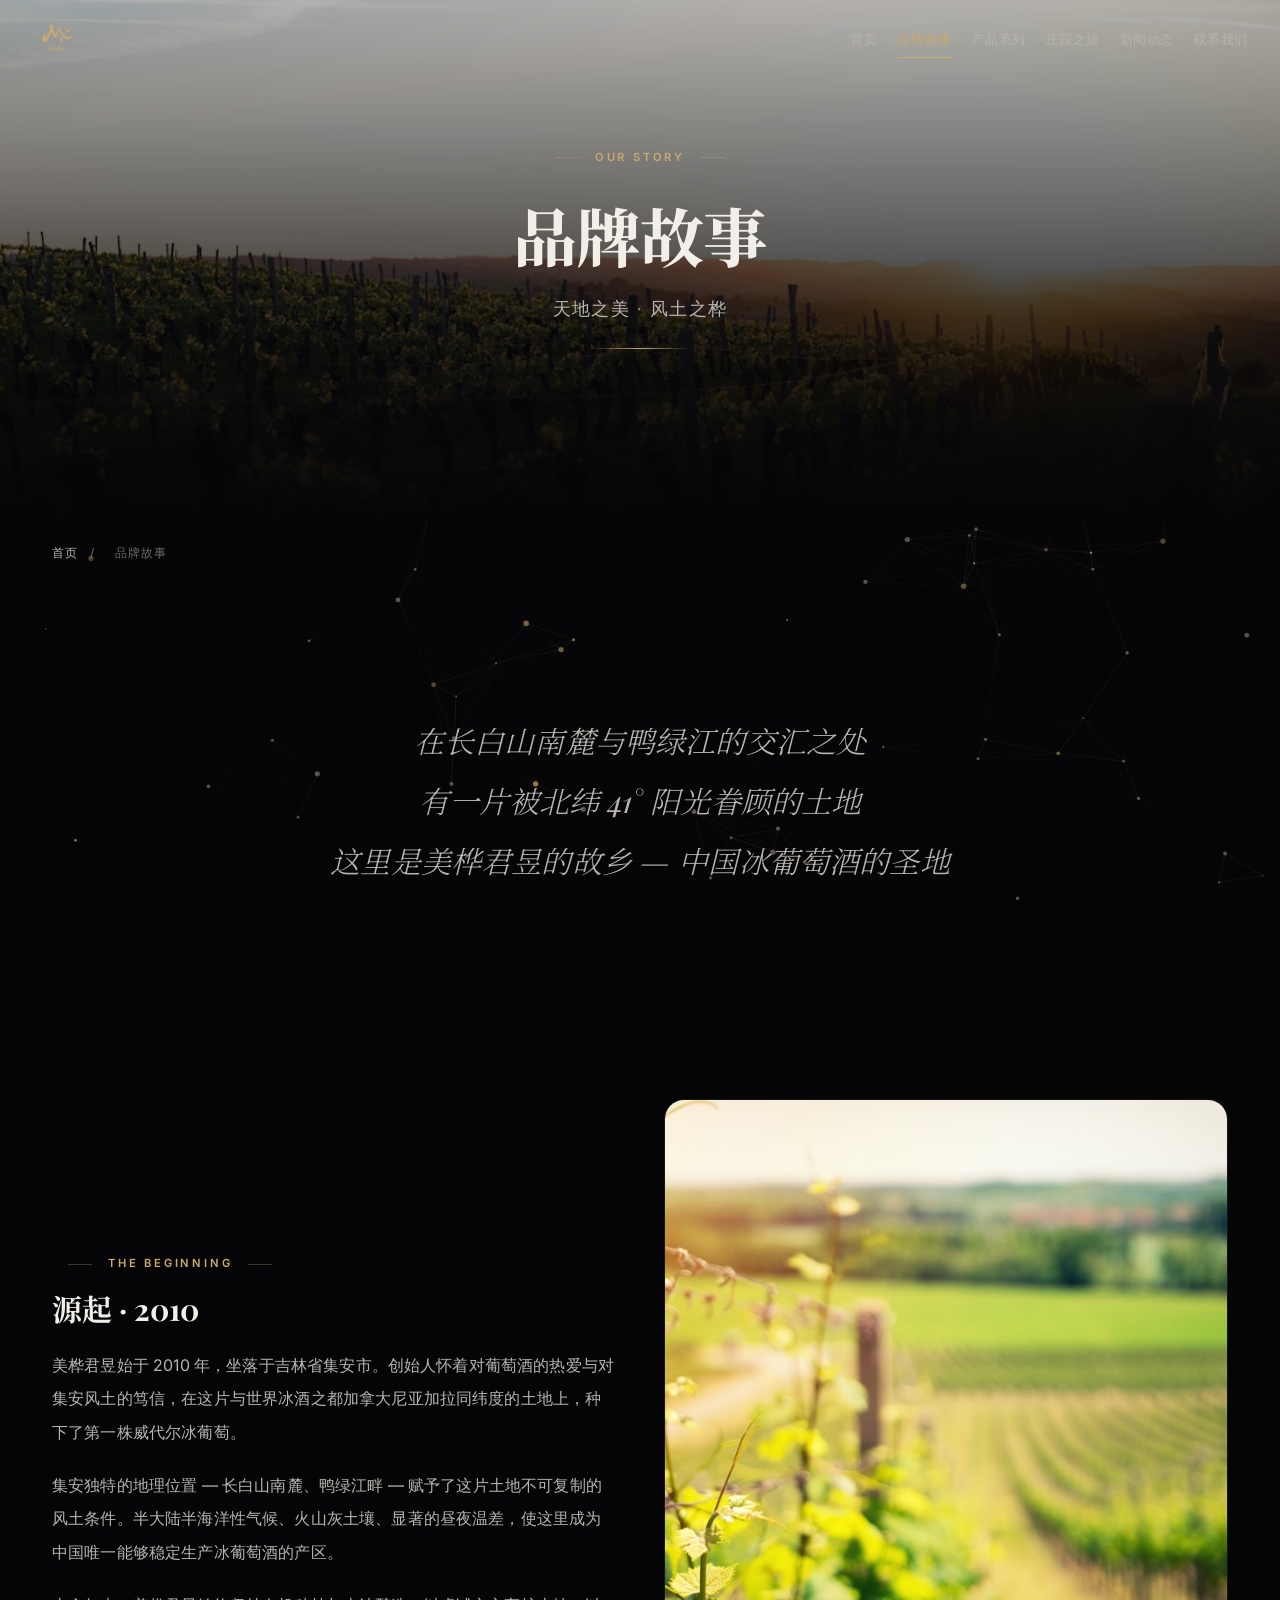
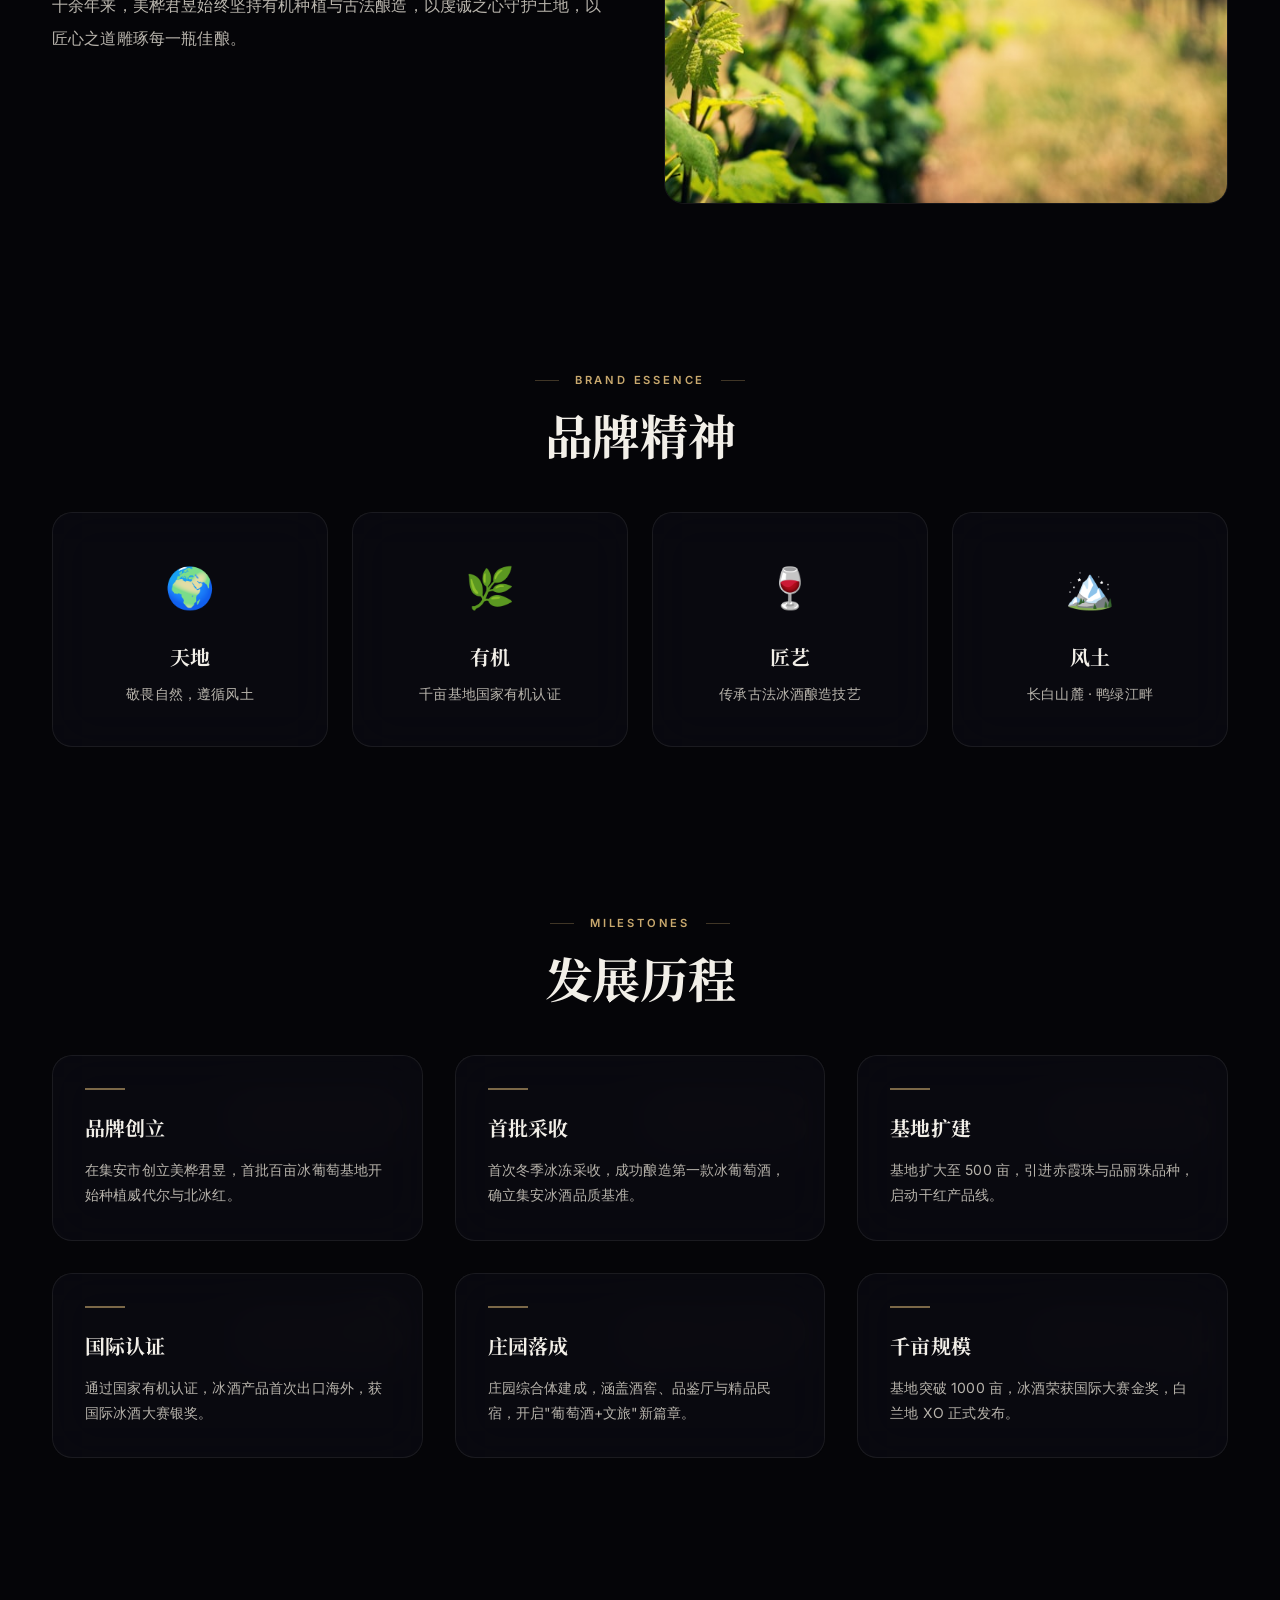
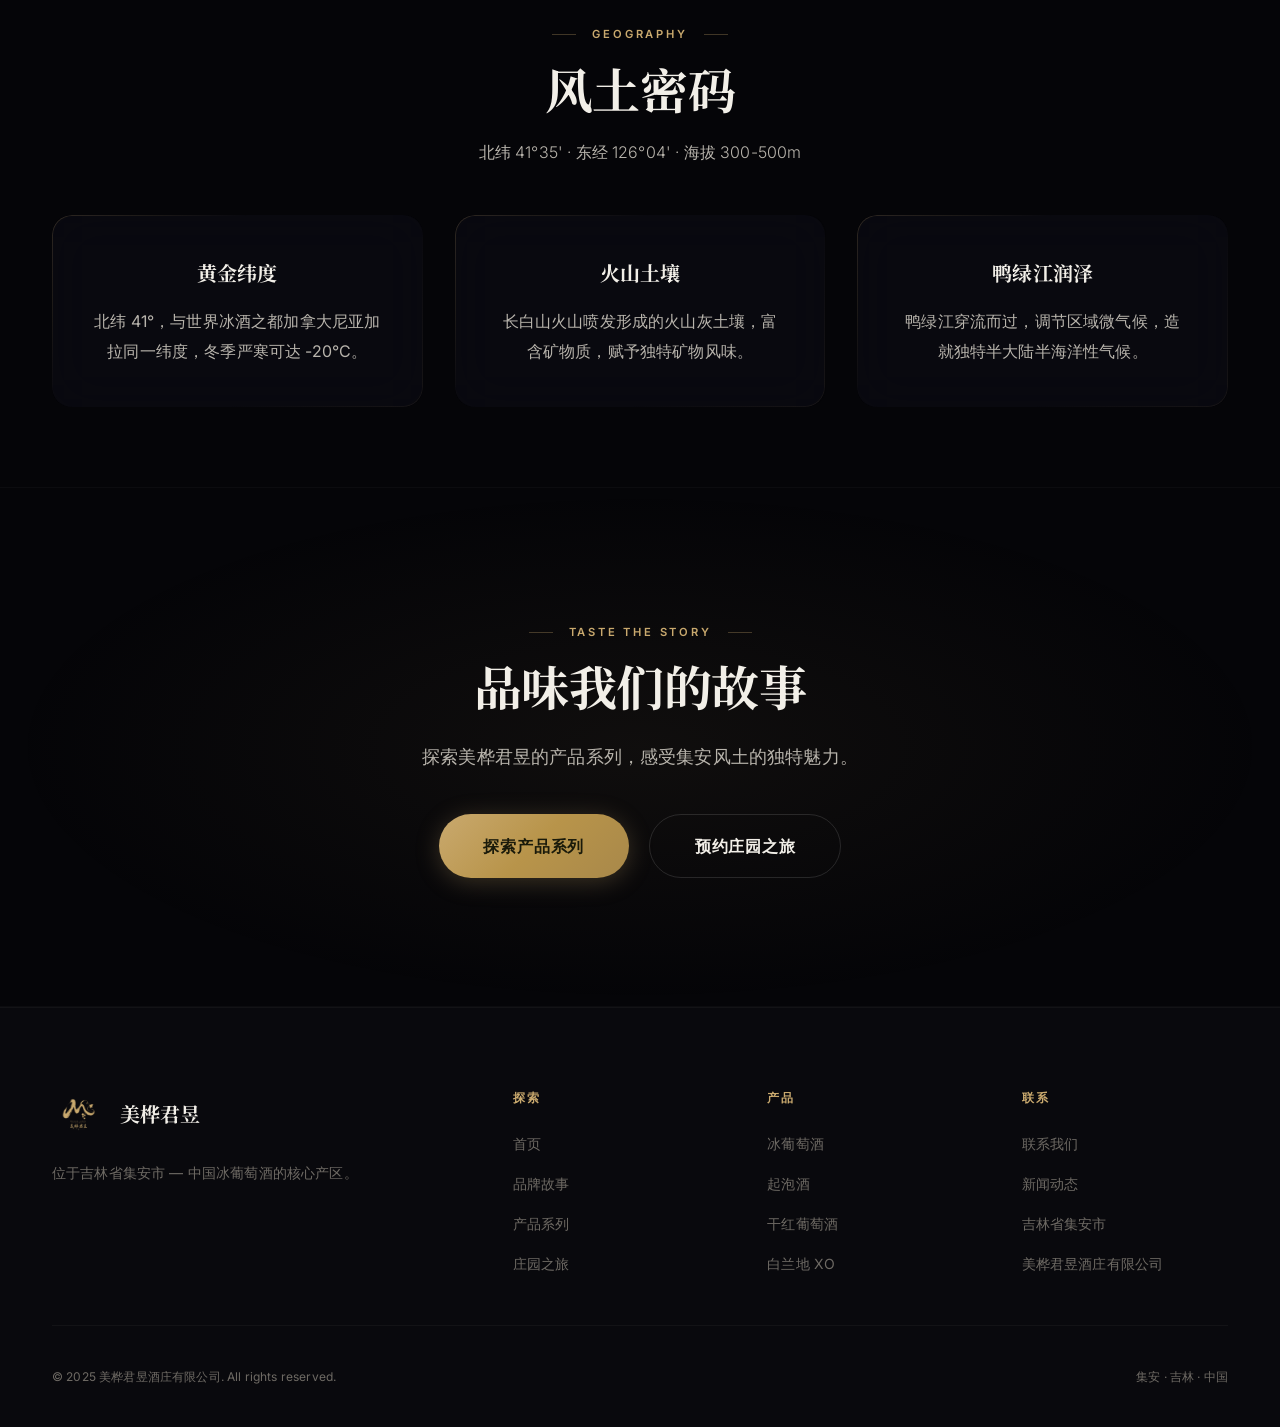
==== commit 5d704f3d: "Update about/index.html - use gold logo v2" ====
--- a/2/about/index.html
+++ b/2/about/index.html
@@ -14,7 +14,7 @@
 
 <nav class="nav scrolled" role="navigation">
   <div class="nav-brand">
-    <a href="../index.html"><img src="../img/logo-nav.png" alt="美桦君昱" class="nav-logo-img"></a>
+    <a href="../index.html"><img src="../img/logo-nav-v2.png" alt="美桦君昱" class="nav-logo-img"></a>
     <span class="nav-brand-text latin" style="font-size:0.75rem;color:var(--text-muted);letter-spacing:0.15em;">MEI HUA JUN YU</span>
   </div>
   <ul class="nav-links">
@@ -116,7 +116,7 @@
 <footer class="footer" role="contentinfo">
   <div class="container">
     <div class="footer-grid">
-      <div><div class="footer-brand"><img src="../img/logo-web.png" alt="美桦君昱" class="footer-logo"><span class="footer-brand-name">美桦君昱</span></div><p class="footer-desc">位于吉林省集安市 — 中国冰葡萄酒的核心产区。</p></div>
+      <div><div class="footer-brand"><img src="../img/logo-web-v2.png" alt="美桦君昱" class="footer-logo"><span class="footer-brand-name">美桦君昱</span></div><p class="footer-desc">位于吉林省集安市 — 中国冰葡萄酒的核心产区。</p></div>
       <div><h6>探索</h6><ul><li><a href="../index.html">首页</a></li><li><a href="index.html">品牌故事</a></li><li><a href="../products/index.html">产品系列</a></li><li><a href="../tourism/index.html">庄园之旅</a></li></ul></div>
       <div><h6>产品</h6><ul><li><a href="../products/index.html">冰葡萄酒</a></li><li><a href="../products/index.html">起泡酒</a></li><li><a href="../products/index.html">干红葡萄酒</a></li><li><a href="../products/index.html">白兰地 XO</a></li></ul></div>
       <div><h6>联系</h6><ul><li><a href="../contact/index.html">联系我们</a></li><li><a href="../news/index.html">新闻动态</a></li><li><a href="#">吉林省集安市</a></li><li><a href="#">美桦君昱酒庄有限公司</a></li></ul></div>
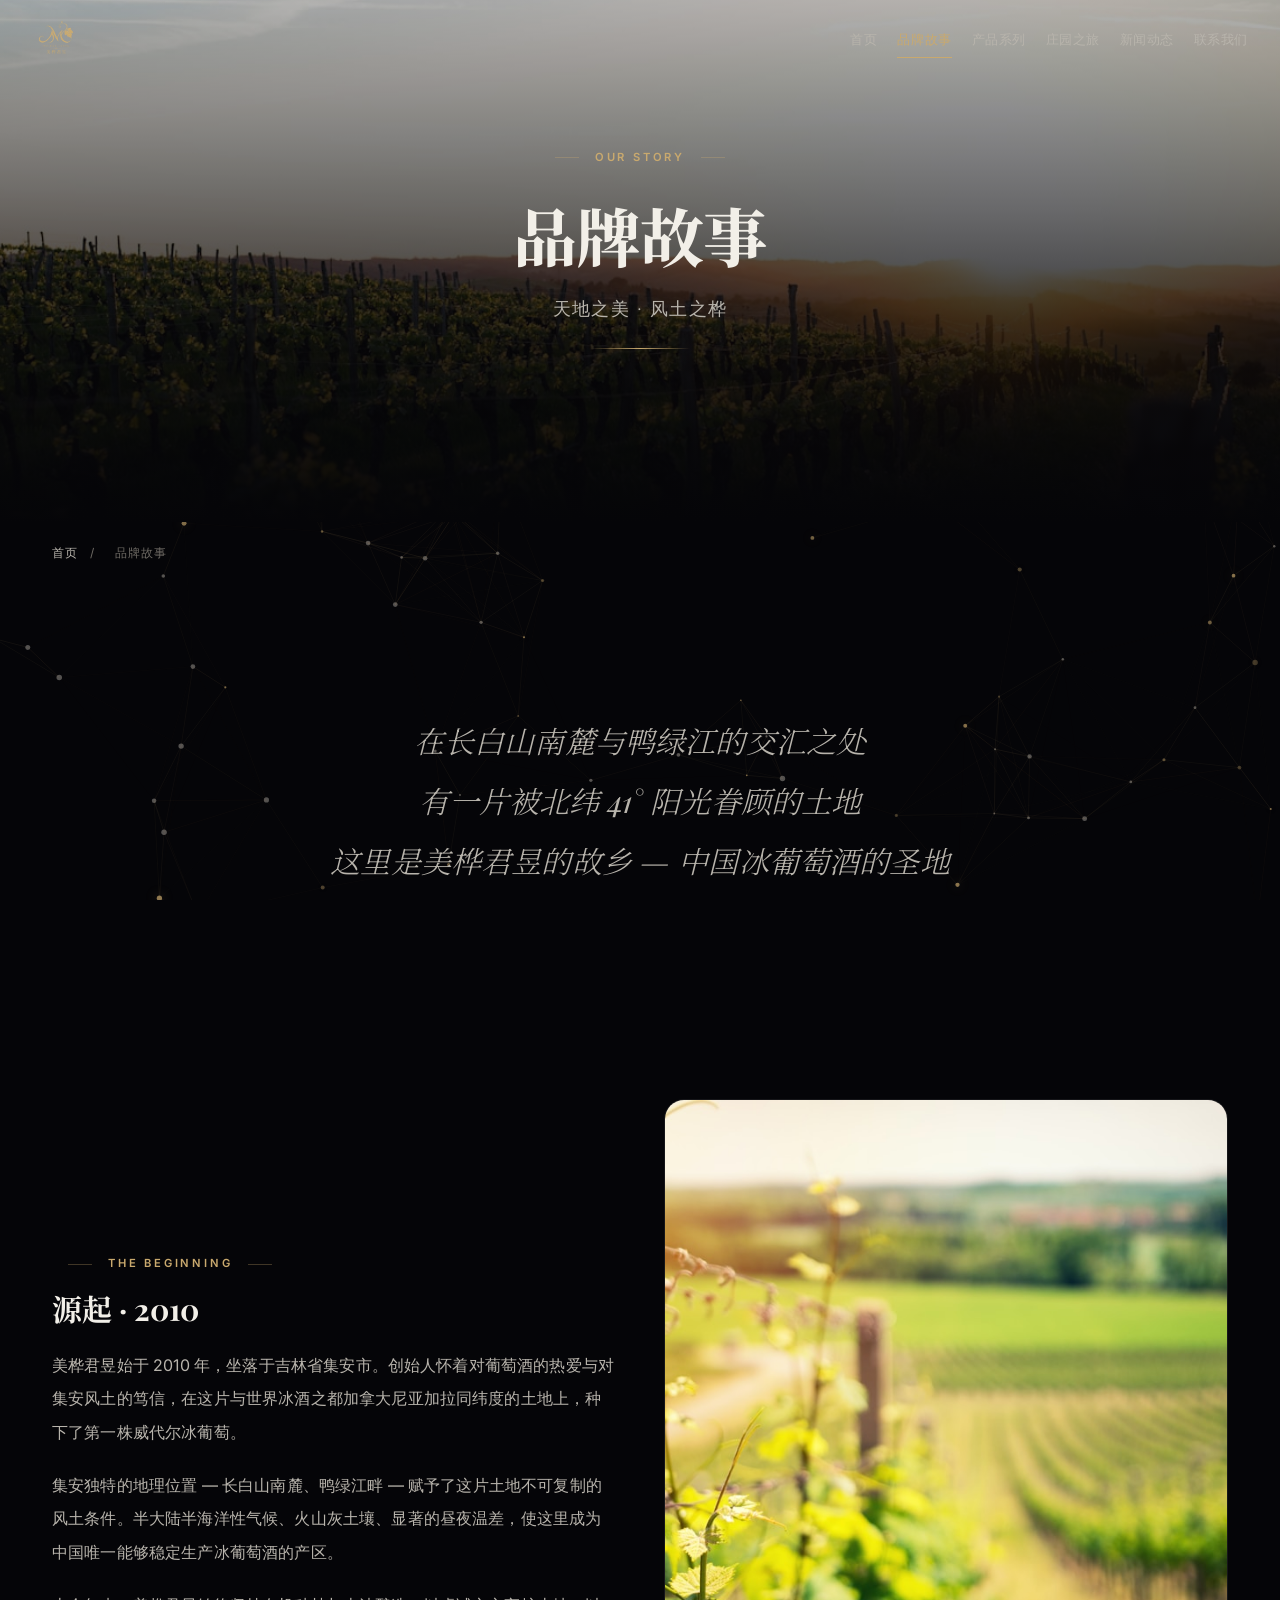
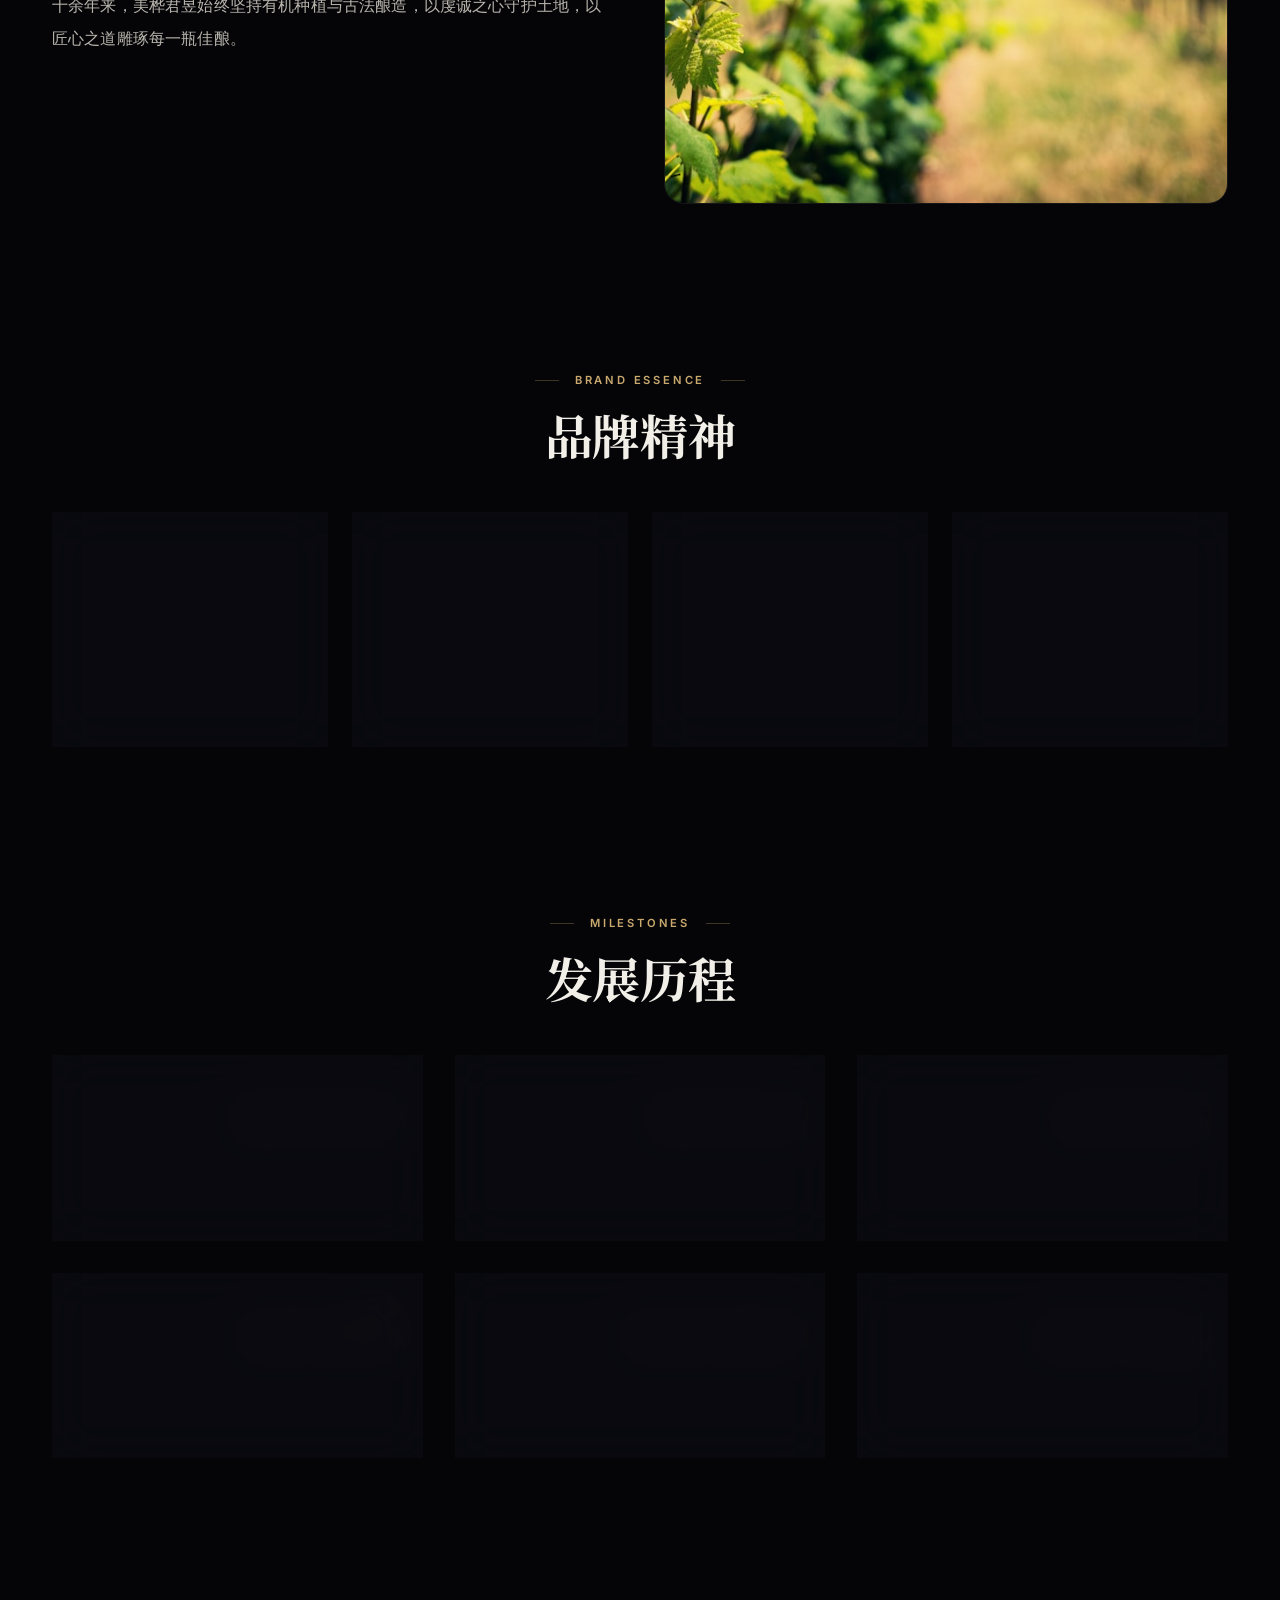
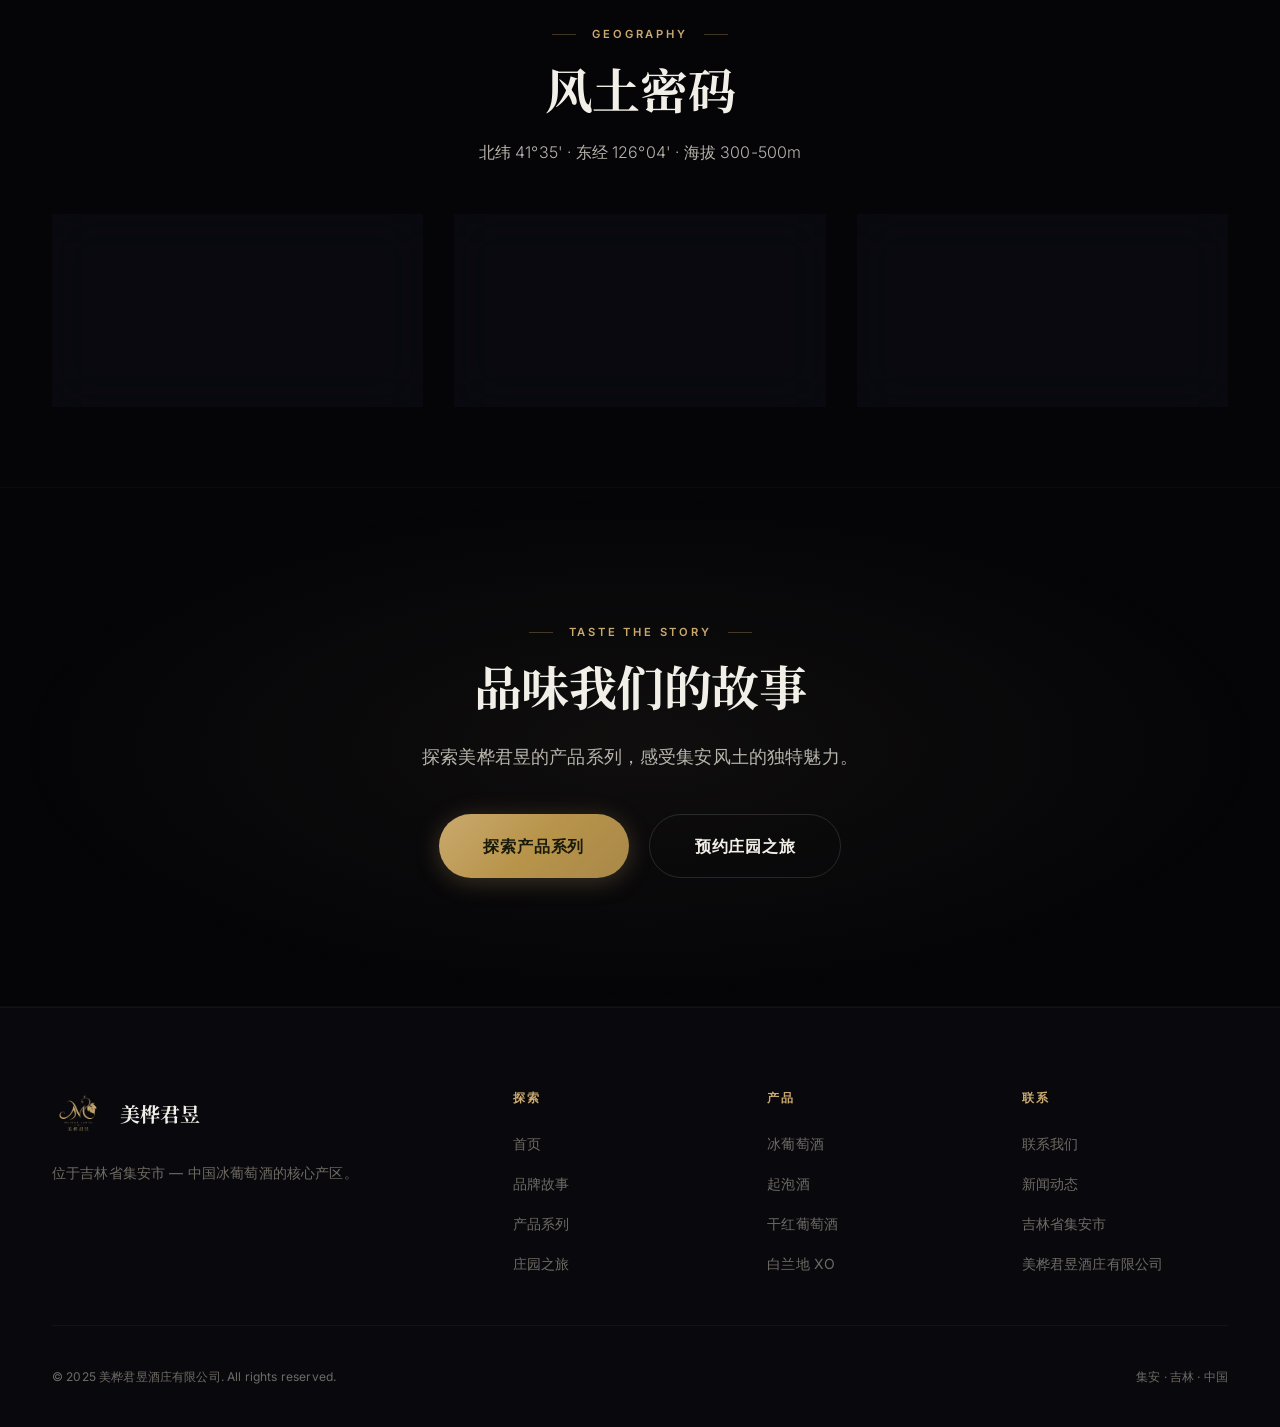
==== commit 90350c7c: "Update about/index.html - logo v3 (correct 3.png source)" ====
--- a/2/about/index.html
+++ b/2/about/index.html
@@ -14,7 +14,7 @@
 
 <nav class="nav scrolled" role="navigation">
   <div class="nav-brand">
-    <a href="../index.html"><img src="../img/logo-nav-v2.png" alt="美桦君昱" class="nav-logo-img"></a>
+    <a href="../index.html"><img src="../img/logo-nav-v3.png" alt="美桦君昱" class="nav-logo-img"></a>
     <span class="nav-brand-text latin" style="font-size:0.75rem;color:var(--text-muted);letter-spacing:0.15em;">MEI HUA JUN YU</span>
   </div>
   <ul class="nav-links">
@@ -116,7 +116,7 @@
 <footer class="footer" role="contentinfo">
   <div class="container">
     <div class="footer-grid">
-      <div><div class="footer-brand"><img src="../img/logo-web-v2.png" alt="美桦君昱" class="footer-logo"><span class="footer-brand-name">美桦君昱</span></div><p class="footer-desc">位于吉林省集安市 — 中国冰葡萄酒的核心产区。</p></div>
+      <div><div class="footer-brand"><img src="../img/logo-web-v3.png" alt="美桦君昱" class="footer-logo"><span class="footer-brand-name">美桦君昱</span></div><p class="footer-desc">位于吉林省集安市 — 中国冰葡萄酒的核心产区。</p></div>
       <div><h6>探索</h6><ul><li><a href="../index.html">首页</a></li><li><a href="index.html">品牌故事</a></li><li><a href="../products/index.html">产品系列</a></li><li><a href="../tourism/index.html">庄园之旅</a></li></ul></div>
       <div><h6>产品</h6><ul><li><a href="../products/index.html">冰葡萄酒</a></li><li><a href="../products/index.html">起泡酒</a></li><li><a href="../products/index.html">干红葡萄酒</a></li><li><a href="../products/index.html">白兰地 XO</a></li></ul></div>
       <div><h6>联系</h6><ul><li><a href="../contact/index.html">联系我们</a></li><li><a href="../news/index.html">新闻动态</a></li><li><a href="#">吉林省集安市</a></li><li><a href="#">美桦君昱酒庄有限公司</a></li></ul></div>
